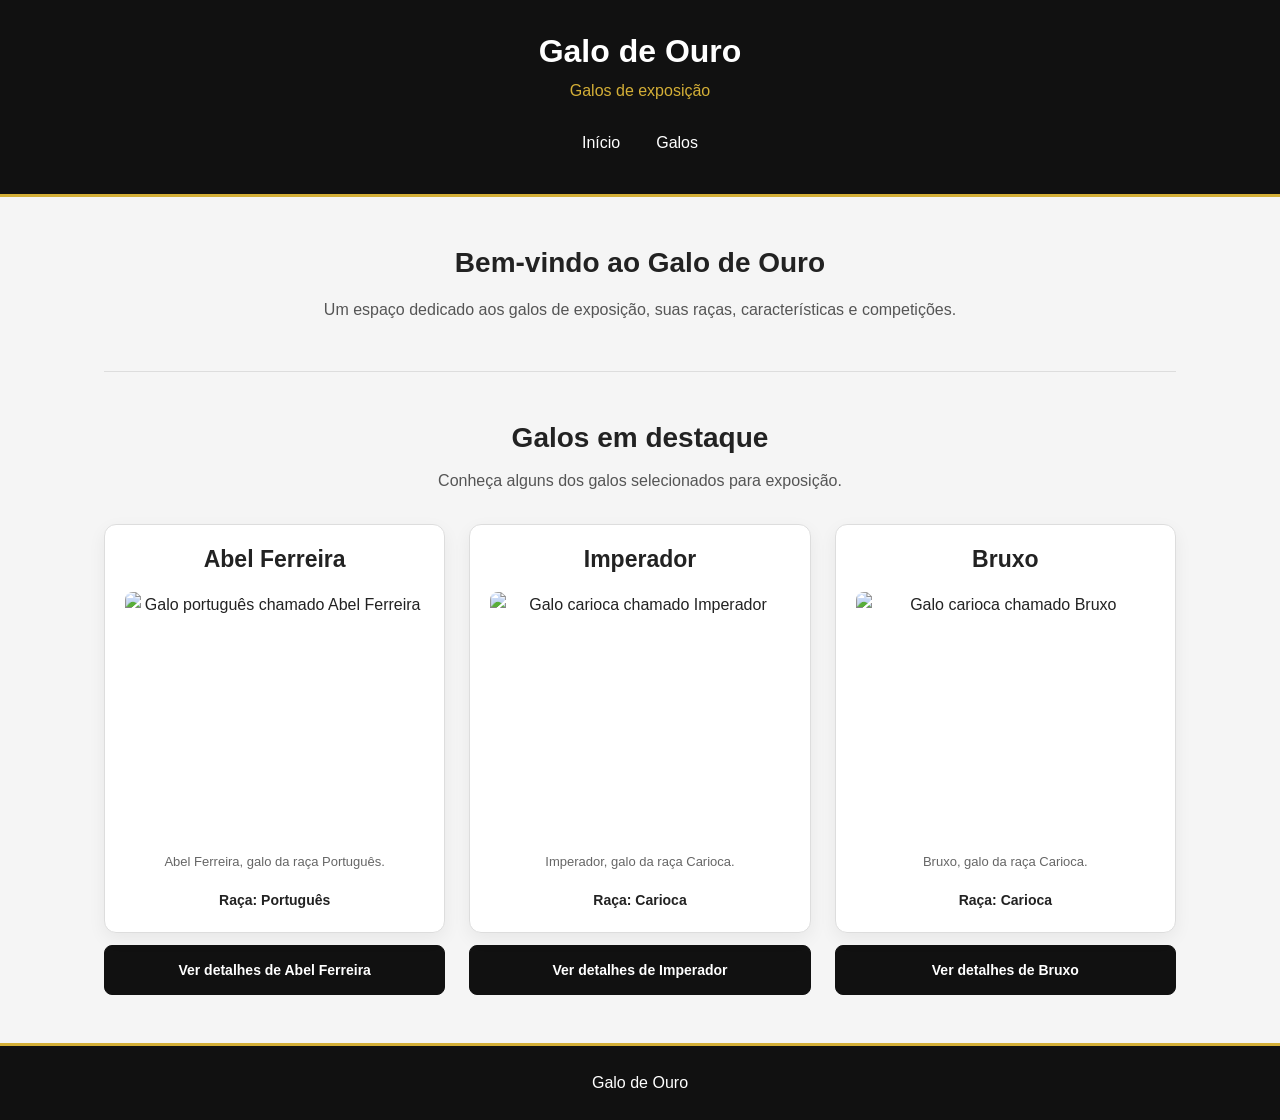
==== galo-de-ouro/index.html @ 80bff080 "feat: adiciona giro aos três cards e layout mobile first" ====
<!DOCTYPE html>
<html lang="pt-BR">
<head>
    <meta charset="UTF-8">
    <meta name="viewport" content="width=device-width, initial-scale=1.0">

    <title>Galo de Ouro</title>

    <link rel="stylesheet" href="css/style.css">
</head>

<body>
    <header>
        <h1>Galo de Ouro</h1>
        <p>Galos de exposição</p>

        <nav aria-label="Navegação principal">
            <ul>
                <li><a href="#inicio">Início</a></li>
                <li><a href="#galos">Galos</a></li>
            </ul>
        </nav>
    </header>

    <main>
        <section id="inicio">
            <h2>Bem-vindo ao Galo de Ouro</h2>

            <p>
                Um espaço dedicado aos galos de exposição,
                suas raças, características e competições.
            </p>
        </section>

        <section id="galos">
            <h2>Galos em destaque</h2>
            <p>Conheça alguns dos galos selecionados para exposição.</p>

            <div class="rooster-cards">
                <article class="rooster-card" aria-labelledby="nome-abel">
                    <input
                        type="checkbox"
                        id="card-abel"
                        class="card-toggle"
                        aria-controls="detalhes-abel"
                    >

                    <div class="card-inner">
                        <div class="card-front">
                            <h3 id="nome-abel">Abel Ferreira</h3>

                            <figure>
                                <img
                                    src="img/abel.jpg"
                                    alt="Galo português chamado Abel Ferreira"
                                    loading="lazy"
                                >

                                <figcaption>
                                    Abel Ferreira, galo da raça Português.
                                </figcaption>
                            </figure>

                            <p>Raça: Português</p>
                        </div>

                        <div class="card-back" id="detalhes-abel">
                            <h3>Abel Ferreira</h3>

                            <p>
                                Galo de exposição conhecido pelo grande porte
                                e pela plumagem marcante.
                            </p>

                            <p>
                                É uma ave selecionada para exposição principalmente
                                por sua aparência, conformação e presença.
                            </p>
                        </div>
                    </div>

                    <label for="card-abel" class="card-control">
                        <span class="card-control-open">
                            Ver detalhes de Abel Ferreira
                        </span>

                        <span class="card-control-close">
                            Voltar à foto de Abel Ferreira
                        </span>
                    </label>
                </article>

                <article class="rooster-card" aria-labelledby="nome-imperador">
                    <input
                        type="checkbox"
                        id="card-imperador"
                        class="card-toggle"
                        aria-controls="detalhes-imperador"
                    >

                    <div class="card-inner">
                        <div class="card-front">
                            <h3 id="nome-imperador">Imperador</h3>

                            <figure>
                                <img
                                    src="img/imperador.jpg"
                                    alt="Galo carioca chamado Imperador"
                                    loading="lazy"
                                >

                                <figcaption>
                                    Imperador, galo da raça Carioca.
                                </figcaption>
                            </figure>

                            <p>Raça: Carioca</p>
                        </div>

                        <div class="card-back" id="detalhes-imperador">
                            <h3>Imperador</h3>

                            <p>
                                Galo de exposição conhecido pelo grande porte
                                e pela plumagem marcante.
                            </p>

                            <p>
                                É uma ave selecionada para exposição principalmente
                                por sua aparência, conformação e presença.
                            </p>
                        </div>
                    </div>

                    <label for="card-imperador" class="card-control">
                        <span class="card-control-open">
                            Ver detalhes de Imperador
                        </span>

                        <span class="card-control-close">
                            Voltar à foto de Imperador
                        </span>
                    </label>
                </article>

                <article class="rooster-card" aria-labelledby="nome-bruxo">
                    <input
                        type="checkbox"
                        id="card-bruxo"
                        class="card-toggle"
                        aria-controls="detalhes-bruxo"
                    >

                    <div class="card-inner">
                        <div class="card-front">
                            <h3 id="nome-bruxo">Bruxo</h3>

                            <figure>
                                <img
                                    src="img/bruxo.jpg"
                                    alt="Galo carioca chamado Bruxo"
                                    loading="lazy"
                                >

                                <figcaption>
                                    Bruxo, galo da raça Carioca.
                                </figcaption>
                            </figure>

                            <p>Raça: Carioca</p>
                        </div>

                        <div class="card-back" id="detalhes-bruxo">
                            <h3>Bruxo</h3>

                            <p>
                                Galo de exposição conhecido pelo grande porte
                                e pela plumagem marcante.
                            </p>

                            <p>
                                É uma ave selecionada para exposição principalmente
                                por sua aparência, conformação e presença.
                            </p>
                        </div>
                    </div>

                    <label for="card-bruxo" class="card-control">
                        <span class="card-control-open">
                            Ver detalhes de Bruxo
                        </span>

                        <span class="card-control-close">
                            Voltar à foto de Bruxo
                        </span>
                    </label>
                </article>
            </div>
        </section>
    </main>

    <footer>
        <p>Galo de Ouro</p>
    </footer>
</body>
</html>
---- galo-de-ouro/css/style.css ----
* {
    box-sizing: border-box;
}

html {
    scroll-behavior: smooth;
}

body {
    margin: 0;
    background-color: #f5f5f5;
    color: #222;
    font-family: Arial, sans-serif;
    line-height: 1.6;
}

header {
    padding: 24px 16px;
    border-bottom: 3px solid #d4af37;
    background-color: #111;
    color: #fff;
    text-align: center;
}

header h1 {
    margin: 0;
    font-size: 32px;
    line-height: 1.2;
}

header > p {
    margin: 8px 0 20px;
    color: #d4af37;
}

nav ul {
    display: flex;
    flex-wrap: wrap;
    justify-content: center;
    gap: 20px;
    margin: 0;
    padding: 0;
    list-style: none;
}

nav a {
    display: inline-block;
    padding: 6px 8px;
    color: #fff;
    text-decoration: none;
    transition: color 0.2s ease;
}

nav a:hover {
    color: #d4af37;
}

nav a:focus-visible {
    outline: 3px solid #d4af37;
    outline-offset: 4px;
    border-radius: 4px;
}

main {
    width: 100%;
    max-width: 1120px;
    margin: 0 auto;
    padding: 0 16px;
}

#inicio {
    padding: 40px 0;
    border-bottom: 1px solid #ddd;
    text-align: center;
}

#inicio h2 {
    margin: 0 0 16px;
    font-size: 26px;
    line-height: 1.3;
}

#inicio p {
    max-width: 700px;
    margin: 0 auto;
    color: #555;
}

#galos {
    padding: 40px 0;
}

#galos > h2 {
    margin: 0 0 12px;
    font-size: 26px;
    line-height: 1.3;
    text-align: center;
}

#galos > p {
    margin: 0 0 30px;
    color: #555;
    text-align: center;
}

.rooster-cards {
    display: grid;
    grid-template-columns: minmax(0, 1fr);
    gap: 28px;
}

.rooster-card {
    position: relative;
    display: grid;
    grid-template-rows: 1fr auto;
    gap: 12px;
    min-width: 0;
    perspective: 1000px;
    text-align: center;
}

.card-toggle {
    position: absolute;
    width: 1px;
    height: 1px;
    margin: -1px;
    padding: 0;
    overflow: hidden;
    clip-path: inset(50%);
    white-space: nowrap;
    border: 0;
}

.card-inner {
    display: grid;
    min-width: 0;
    transform-style: preserve-3d;
    transition: transform 0.6s ease;
}

.card-front,
.card-back {
    grid-area: 1 / 1;
    min-width: 0;
    padding: 20px;
    border: 1px solid #ddd;
    border-radius: 12px;
    backface-visibility: hidden;
    -webkit-backface-visibility: hidden;
    box-shadow: 0 6px 18px rgb(0 0 0 / 6%);
    transition: visibility 0s 0.15s;
}

.card-front {
    background-color: #fff;
}

.card-front h3,
.card-back h3 {
    margin: 0;
    font-size: 23px;
    line-height: 1.3;
}

.card-front figure {
    margin: 18px 0;
}

.rooster-card img {
    display: block;
    width: 100%;
    height: auto;
    aspect-ratio: 6 / 5;
    border-radius: 8px;
    object-fit: cover;
}

.card-front figcaption {
    margin-top: 10px;
    color: #666;
    font-size: 13px;
    line-height: 1.5;
}

.card-front > p {
    margin: 0;
    font-size: 14px;
    font-weight: 700;
}

.card-back {
    display: flex;
    flex-direction: column;
    justify-content: center;
    gap: 20px;
    visibility: hidden;
    background-color: #111;
    color: #fff;
    transform: rotateY(180deg);
}

.card-back h3 {
    color: #d4af37;
}

.card-back p {
    margin: 0;
    font-size: 15px;
}

.card-control {
    display: block;
    padding: 13px 16px;
    border: 1px solid #111;
    border-radius: 8px;
    background-color: #111;
    color: #fff;
    font-size: 14px;
    font-weight: 700;
    cursor: pointer;
    transition: background-color 0.2s ease, color 0.2s ease;
}

.card-control:hover {
    background-color: #292929;
    color: #d4af37;
}

.card-control-close {
    display: none;
}

.card-toggle:focus-visible ~ .card-control {
    outline: 3px solid #d4af37;
    outline-offset: 4px;
}

.card-toggle:checked + .card-inner {
    transform: rotateY(180deg);
}

.card-toggle:checked + .card-inner .card-front {
    visibility: hidden;
}

.card-toggle:checked + .card-inner .card-back {
    visibility: visible;
}

.card-toggle:checked ~ .card-control .card-control-open {
    display: none;
}

.card-toggle:checked ~ .card-control .card-control-close {
    display: inline;
}

footer {
    padding: 24px 16px;
    border-top: 3px solid #d4af37;
    background-color: #111;
    color: #fff;
    text-align: center;
}

footer p {
    margin: 0;
}

@media (min-width: 640px) {
    main {
        padding: 0 24px;
    }

    #inicio,
    #galos {
        padding-top: 48px;
        padding-bottom: 48px;
    }

    #inicio h2,
    #galos > h2 {
        font-size: 28px;
    }

    .rooster-cards {
        grid-template-columns: repeat(2, minmax(0, 1fr));
        gap: 24px;
    }
}

@media (min-width: 1024px) {
    header {
        padding: 32px 24px;
    }

    .rooster-cards {
        grid-template-columns: repeat(3, minmax(0, 1fr));
    }
}

@media (prefers-reduced-motion: reduce) {
    html {
        scroll-behavior: auto;
    }

    .card-inner,
    .card-front,
    .card-back,
    .card-control,
    nav a {
        transition: none;
    }
}
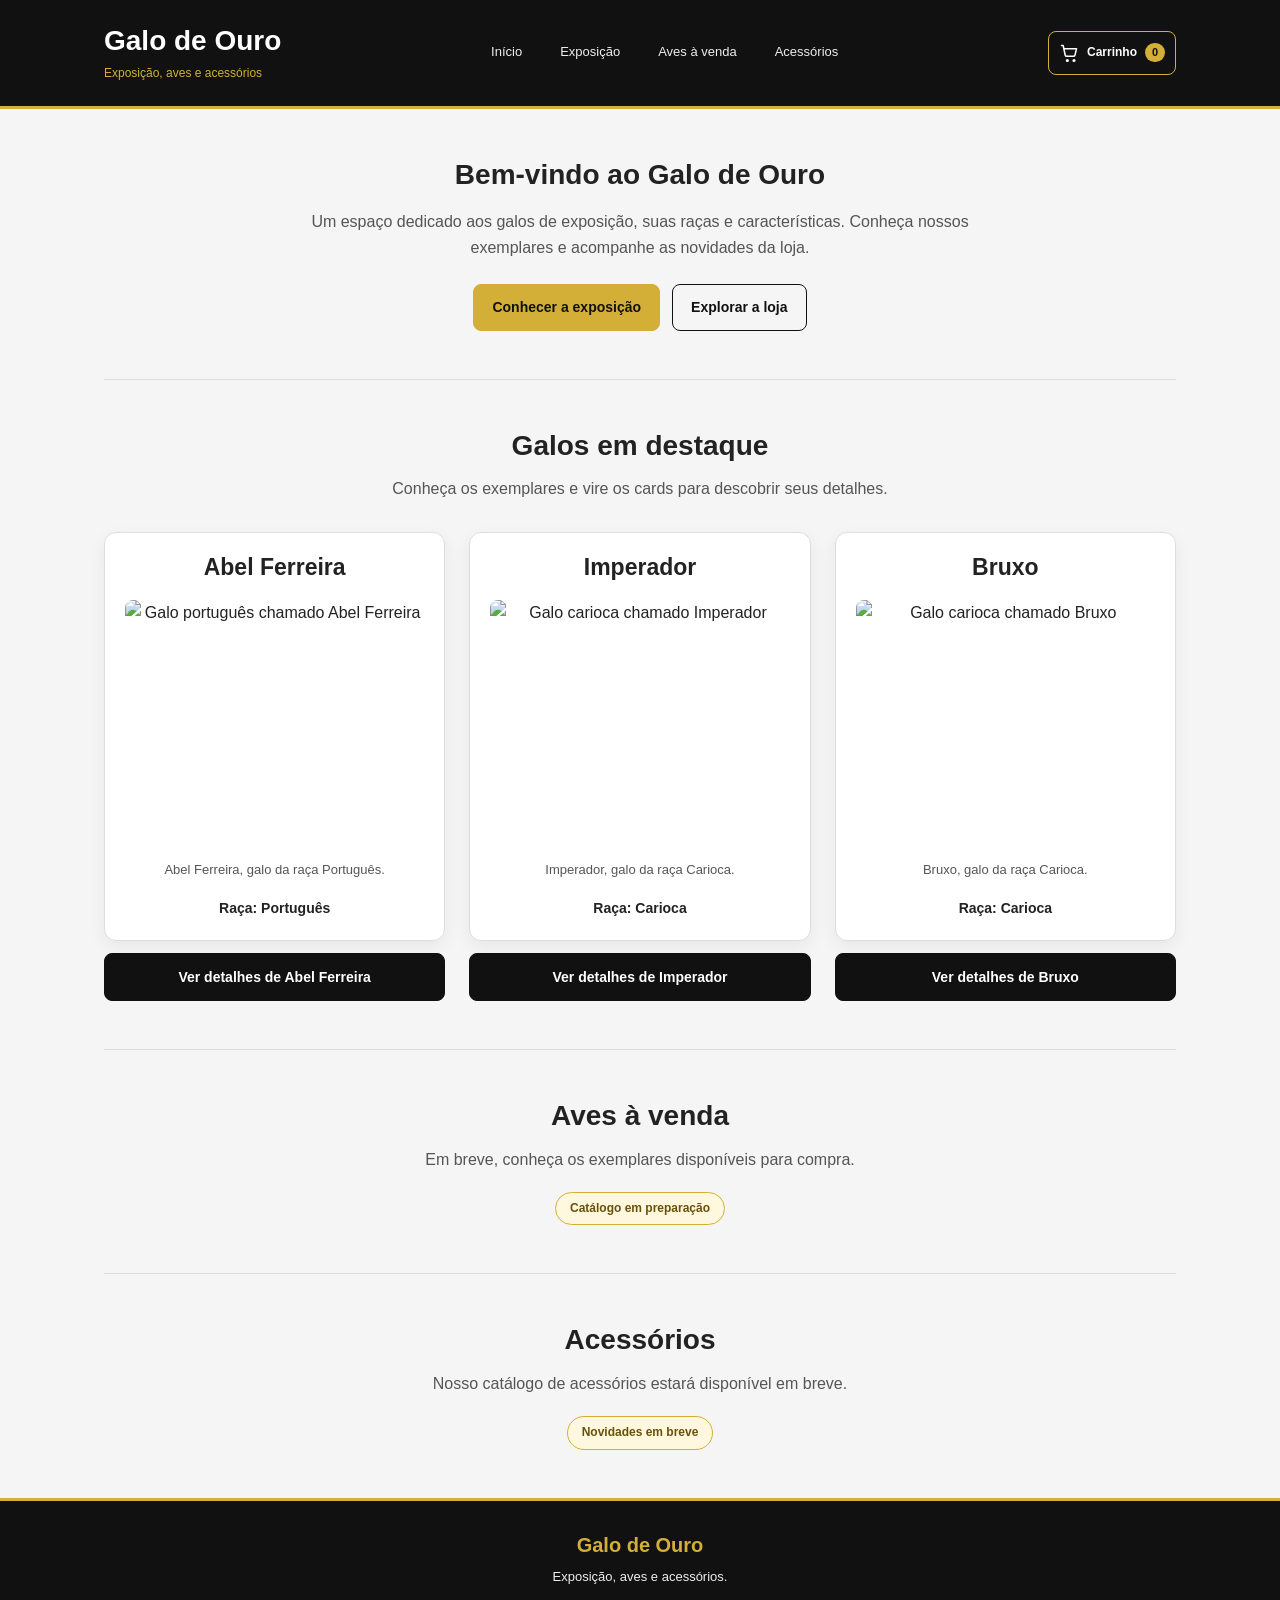
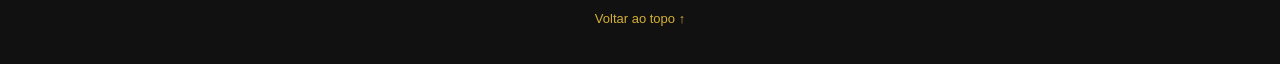
==== commit 79c8d743: "fix: ajusta foco dos cards e padroniza os estilos" ====
--- a/galo-de-ouro/index.html
+++ b/galo-de-ouro/index.html
@@ -4,37 +4,98 @@
     <meta charset="UTF-8">
     <meta name="viewport" content="width=device-width, initial-scale=1.0">
 
-    <title>Galo de Ouro</title>
+    <meta
+        name="description"
+        content="Conheça os galos de exposição do Galo de Ouro e acompanhe nossa loja de aves e acessórios."
+    >
+
+    <title>Galo de Ouro | Exposição, aves e acessórios</title>
 
     <link rel="stylesheet" href="css/style.css">
 </head>
 
-<body>
-    <header>
-        <h1>Galo de Ouro</h1>
-        <p>Galos de exposição</p>
-
-        <nav aria-label="Navegação principal">
-            <ul>
-                <li><a href="#inicio">Início</a></li>
-                <li><a href="#galos">Galos</a></li>
-            </ul>
-        </nav>
+<body id="topo">
+    <a href="#conteudo" class="skip-link">
+        Pular para o conteúdo
+    </a>
+
+    <header class="site-header">
+        <div class="header-content">
+            <a href="#inicio" class="site-brand">
+                <h1>Galo de Ouro</h1>
+                <p>Exposição, aves e acessórios</p>
+            </a>
+
+            <nav class="site-nav" aria-label="Navegação principal">
+                <ul>
+                    <li><a href="#inicio">Início</a></li>
+                    <li><a href="#galos">Exposição</a></li>
+                    <li><a href="#aves">Aves à venda</a></li>
+                    <li><a href="#acessorios">Acessórios</a></li>
+                </ul>
+            </nav>
+
+            <details class="header-cart">
+                <summary>
+                    <svg
+                        class="cart-icon"
+                        viewBox="0 0 24 24"
+                        aria-hidden="true"
+                        focusable="false"
+                    >
+                        <path d="M3 3h2l2.4 11.4a2 2 0 0 0 2 1.6h7.8a2 2 0 0 0 2-1.6L21 7H6"></path>
+                        <circle cx="10" cy="21" r="1"></circle>
+                        <circle cx="18" cy="21" r="1"></circle>
+                    </svg>
+
+                    <span>Carrinho</span>
+
+                    <span class="cart-count">
+                        0<span class="sr-only"> itens</span>
+                    </span>
+                </summary>
+
+                <div class="cart-panel">
+                    <h2>Seu carrinho</h2>
+                    <p>Nenhum produto adicionado.</p>
+
+                    <div class="cart-panel-links">
+                        <a href="#aves">Ver aves disponíveis</a>
+                        <a href="#acessorios">Explorar acessórios</a>
+                    </div>
+                </div>
+            </details>
+        </div>
     </header>
 
-    <main>
-        <section id="inicio">
-            <h2>Bem-vindo ao Galo de Ouro</h2>
+    <main id="conteudo" tabindex="-1">
+        <section id="inicio" aria-labelledby="titulo-inicio">
+            <h2 id="titulo-inicio">Bem-vindo ao Galo de Ouro</h2>
 
             <p>
                 Um espaço dedicado aos galos de exposição,
-                suas raças, características e competições.
+                suas raças e características. Conheça nossos
+                exemplares e acompanhe as novidades da loja.
             </p>
+
+            <div class="intro-actions">
+                <a href="#galos" class="button button-primary">
+                    Conhecer a exposição
+                </a>
+
+                <a href="#aves" class="button button-secondary">
+                    Explorar a loja
+                </a>
+            </div>
         </section>
 
-        <section id="galos">
-            <h2>Galos em destaque</h2>
-            <p>Conheça alguns dos galos selecionados para exposição.</p>
+        <section id="galos" aria-labelledby="titulo-galos">
+            <h2 id="titulo-galos">Galos em destaque</h2>
+
+            <p>
+                Conheça os exemplares e vire os cards
+                para descobrir seus detalhes.
+            </p>
 
             <div class="rooster-cards">
                 <article class="rooster-card" aria-labelledby="nome-abel">
@@ -53,6 +114,8 @@
                                 <img
                                     src="img/abel.jpg"
                                     alt="Galo português chamado Abel Ferreira"
+                                    width="600"
+                                    height="500"
                                     loading="lazy"
                                 >
 
@@ -68,13 +131,13 @@
                             <h3>Abel Ferreira</h3>
 
                             <p>
-                                Galo de exposição conhecido pelo grande porte
-                                e pela plumagem marcante.
-                            </p>
-
-                            <p>
-                                É uma ave selecionada para exposição principalmente
-                                por sua aparência, conformação e presença.
+                                Galo de exposição conhecido pelo grande
+                                porte e pela plumagem marcante.
+                            </p>
+
+                            <p>
+                                Selecionado para exposição por sua
+                                aparência, conformação e presença.
                             </p>
                         </div>
                     </div>
@@ -106,6 +169,8 @@
                                 <img
                                     src="img/imperador.jpg"
                                     alt="Galo carioca chamado Imperador"
+                                    width="600"
+                                    height="500"
                                     loading="lazy"
                                 >
 
@@ -121,13 +186,13 @@
                             <h3>Imperador</h3>
 
                             <p>
-                                Galo de exposição conhecido pelo grande porte
-                                e pela plumagem marcante.
-                            </p>
-
-                            <p>
-                                É uma ave selecionada para exposição principalmente
-                                por sua aparência, conformação e presença.
+                                Galo de exposição conhecido pelo grande
+                                porte e pela plumagem marcante.
+                            </p>
+
+                            <p>
+                                Selecionado para exposição por sua
+                                aparência, conformação e presença.
                             </p>
                         </div>
                     </div>
@@ -159,6 +224,8 @@
                                 <img
                                     src="img/bruxo.jpg"
                                     alt="Galo carioca chamado Bruxo"
+                                    width="600"
+                                    height="500"
                                     loading="lazy"
                                 >
 
@@ -174,13 +241,13 @@
                             <h3>Bruxo</h3>
 
                             <p>
-                                Galo de exposição conhecido pelo grande porte
-                                e pela plumagem marcante.
-                            </p>
-
-                            <p>
-                                É uma ave selecionada para exposição principalmente
-                                por sua aparência, conformação e presença.
+                                Galo de exposição conhecido pelo grande
+                                porte e pela plumagem marcante.
+                            </p>
+
+                            <p>
+                                Selecionado para exposição por sua
+                                aparência, conformação e presença.
                             </p>
                         </div>
                     </div>
@@ -197,10 +264,41 @@
                 </article>
             </div>
         </section>
+
+        <section
+            id="aves"
+            class="store-section"
+            aria-labelledby="titulo-aves"
+        >
+            <h2 id="titulo-aves">Aves à venda</h2>
+
+            <p>
+                Em breve, conheça os exemplares disponíveis para compra.
+            </p>
+
+            <span class="store-status">Catálogo em preparação</span>
+        </section>
+
+        <section
+            id="acessorios"
+            class="store-section"
+            aria-labelledby="titulo-acessorios"
+        >
+            <h2 id="titulo-acessorios">Acessórios</h2>
+
+            <p>
+                Nosso catálogo de acessórios estará disponível em breve.
+            </p>
+
+            <span class="store-status">Novidades em breve</span>
+        </section>
     </main>
 
-    <footer>
-        <p>Galo de Ouro</p>
+    <footer class="site-footer">
+        <p class="footer-brand">Galo de Ouro</p>
+        <p>Exposição, aves e acessórios.</p>
+
+        <a href="#topo">Voltar ao topo ↑</a>
     </footer>
 </body>
 </html>
--- a/galo-de-ouro/css/style.css
+++ b/galo-de-ouro/css/style.css
@@ -1,3 +1,36 @@
+:root {
+    --cor-fundo: #f5f5f5;
+    --cor-superficie: #fff;
+    --cor-escura: #111;
+    --cor-escura-hover: #292929;
+
+    --cor-texto: #222;
+    --cor-texto-suave: #555;
+    --cor-texto-claro: #eee;
+
+    --cor-destaque: #d4af37;
+    --cor-destaque-hover: #e5c354;
+
+    --cor-borda: #ddd;
+    --cor-borda-escura: #333;
+
+    --cor-aviso-fundo: #fff8df;
+    --cor-aviso-texto: #68510b;
+
+    --fonte-principal: Arial, sans-serif;
+    --largura-conteudo: 1120px;
+
+    --raio-pequeno: 6px;
+    --raio-medio: 8px;
+    --raio-grande: 12px;
+
+    --sombra-card: 0 6px 18px rgb(0 0 0 / 6%);
+    --sombra-painel: 0 12px 30px rgb(0 0 0 / 20%);
+
+    --transicao-padrao: 0.2s ease;
+    --duracao-giro: 0.6s;
+}
+
 * {
     box-sizing: border-box;
 }
@@ -8,98 +41,327 @@
 
 body {
     margin: 0;
-    background-color: #f5f5f5;
-    color: #222;
-    font-family: Arial, sans-serif;
+    background-color: var(--cor-fundo);
+    color: var(--cor-texto);
+    font-family: var(--fonte-principal);
     line-height: 1.6;
 }
 
-header {
-    padding: 24px 16px;
-    border-bottom: 3px solid #d4af37;
-    background-color: #111;
-    color: #fff;
-    text-align: center;
-}
-
-header h1 {
-    margin: 0;
-    font-size: 32px;
+a:focus-visible,
+summary:focus-visible {
+    outline: 3px solid var(--cor-destaque);
+    outline-offset: 4px;
+}
+
+.skip-link {
+    position: fixed;
+    top: 12px;
+    left: 12px;
+    z-index: 100;
+    padding: 10px 16px;
+    border-radius: var(--raio-pequeno);
+    background-color: var(--cor-destaque);
+    color: var(--cor-escura);
+    font-weight: 700;
+    text-decoration: none;
+    transform: translateY(-200%);
+}
+
+.skip-link:focus {
+    transform: translateY(0);
+}
+
+.sr-only,
+.card-toggle {
+    position: absolute;
+    width: 1px;
+    height: 1px;
+    padding: 0;
+    overflow: hidden;
+    clip-path: inset(50%);
+    white-space: nowrap;
+    border: 0;
+}
+
+.sr-only {
+    margin: -1px;
+}
+
+.site-header {
+    position: relative;
+    z-index: 10;
+    padding: 22px 16px;
+    border-bottom: 3px solid var(--cor-destaque);
+    background-color: var(--cor-escura);
+    color: var(--cor-superficie);
+}
+
+.header-content {
+    display: grid;
+    grid-template-columns: minmax(0, 1fr) auto;
+    align-items: center;
+    gap: 20px 12px;
+    max-width: calc(var(--largura-conteudo) - 48px);
+    margin: 0 auto;
+}
+
+.site-brand {
+    grid-column: 1;
+    grid-row: 1;
+    min-width: 0;
+    color: var(--cor-superficie);
+    text-decoration: none;
+}
+
+.site-brand h1 {
+    margin: 0;
+    font-size: 22px;
     line-height: 1.2;
 }
 
-header > p {
-    margin: 8px 0 20px;
-    color: #d4af37;
-}
-
-nav ul {
-    display: flex;
-    flex-wrap: wrap;
-    justify-content: center;
-    gap: 20px;
+.site-brand p {
+    margin: 6px 0 0;
+    color: var(--cor-destaque);
+    font-size: 11px;
+    line-height: 1.5;
+}
+
+.site-nav {
+    grid-column: 1 / -1;
+    grid-row: 2;
+    min-width: 0;
+}
+
+.site-nav ul {
+    display: grid;
+    grid-template-columns: repeat(2, minmax(0, 1fr));
+    gap: 8px;
     margin: 0;
     padding: 0;
     list-style: none;
 }
 
-nav a {
+.site-nav a {
+    display: block;
+    padding: 10px 12px;
+    border: 1px solid var(--cor-borda-escura);
+    border-radius: var(--raio-pequeno);
+    color: var(--cor-texto-claro);
+    font-size: 13px;
+    text-align: center;
+    text-decoration: none;
+    transition:
+        color var(--transicao-padrao),
+        background-color var(--transicao-padrao),
+        border-color var(--transicao-padrao);
+}
+
+.site-nav a:hover {
+    border-color: var(--cor-destaque);
+    background-color: var(--cor-escura-hover);
+    color: var(--cor-destaque);
+}
+
+.header-cart {
+    position: relative;
+    grid-column: 2;
+    grid-row: 1;
+}
+
+.header-cart > summary {
+    display: flex;
+    align-items: center;
+    gap: 8px;
+    min-height: 44px;
+    padding: 10px;
+    border: 1px solid var(--cor-destaque);
+    border-radius: var(--raio-medio);
+    color: var(--cor-superficie);
+    font-size: 12px;
+    font-weight: 700;
+    list-style: none;
+    cursor: pointer;
+}
+
+.header-cart > summary::-webkit-details-marker {
+    display: none;
+}
+
+.header-cart > summary:hover,
+.header-cart[open] > summary {
+    background-color: var(--cor-destaque);
+    color: var(--cor-escura);
+}
+
+.cart-icon {
+    display: block;
+    flex-shrink: 0;
+    width: 20px;
+    height: 20px;
+    fill: none;
+    stroke: currentColor;
+    stroke-width: 1.8;
+    stroke-linecap: round;
+    stroke-linejoin: round;
+}
+
+.cart-count {
     display: inline-block;
-    padding: 6px 8px;
-    color: #fff;
+    min-width: 20px;
+    padding: 2px 6px;
+    border-radius: 20px;
+    background-color: var(--cor-destaque);
+    color: var(--cor-escura);
+    font-size: 11px;
+    line-height: 1.4;
+    text-align: center;
+}
+
+.header-cart > summary:hover .cart-count,
+.header-cart[open] .cart-count {
+    background-color: var(--cor-escura);
+    color: var(--cor-superficie);
+}
+
+.cart-panel {
+    position: absolute;
+    top: calc(100% + 12px);
+    right: 0;
+    z-index: 20;
+    width: min(320px, calc(100vw - 32px));
+    padding: 22px;
+    border: 1px solid var(--cor-borda);
+    border-radius: var(--raio-grande);
+    background-color: var(--cor-superficie);
+    color: var(--cor-texto);
+    box-shadow: var(--sombra-painel);
+}
+
+.cart-panel h2 {
+    margin: 0 0 8px;
+    font-size: 20px;
+    line-height: 1.3;
+}
+
+.cart-panel p {
+    margin: 0 0 20px;
+    color: var(--cor-texto-suave);
+    font-size: 14px;
+}
+
+.cart-panel-links {
+    display: grid;
+    gap: 10px;
+}
+
+.cart-panel-links a {
+    display: block;
+    padding: 11px 14px;
+    border: 1px solid var(--cor-borda);
+    border-radius: var(--raio-pequeno);
+    color: var(--cor-texto);
+    font-size: 13px;
+    text-align: center;
     text-decoration: none;
-    transition: color 0.2s ease;
-}
-
-nav a:hover {
-    color: #d4af37;
-}
-
-nav a:focus-visible {
-    outline: 3px solid #d4af37;
-    outline-offset: 4px;
-    border-radius: 4px;
+}
+
+.cart-panel-links a:first-child {
+    border-color: var(--cor-escura);
+    background-color: var(--cor-escura);
+    color: var(--cor-superficie);
+}
+
+.cart-panel-links a:hover {
+    border-color: var(--cor-destaque);
+    background-color: var(--cor-destaque);
+    color: var(--cor-escura);
 }
 
 main {
     width: 100%;
-    max-width: 1120px;
+    max-width: var(--largura-conteudo);
     margin: 0 auto;
     padding: 0 16px;
 }
 
+#inicio,
+#galos,
+.store-section {
+    padding: 40px 0;
+}
+
 #inicio {
-    padding: 40px 0;
-    border-bottom: 1px solid #ddd;
-    text-align: center;
-}
-
-#inicio h2 {
-    margin: 0 0 16px;
-    font-size: 26px;
-    line-height: 1.3;
-}
-
-#inicio p {
-    max-width: 700px;
-    margin: 0 auto;
-    color: #555;
-}
-
-#galos {
-    padding: 40px 0;
-}
-
-#galos > h2 {
+    border-bottom: 1px solid var(--cor-borda);
+    text-align: center;
+}
+
+#inicio h2,
+#galos > h2,
+.store-section h2 {
     margin: 0 0 12px;
     font-size: 26px;
     line-height: 1.3;
     text-align: center;
 }
 
+#inicio h2 {
+    margin-bottom: 16px;
+}
+
+#inicio > p {
+    max-width: 700px;
+    margin: 0 auto;
+    color: var(--cor-texto-suave);
+}
+
+.intro-actions {
+    display: flex;
+    flex-direction: column;
+    gap: 12px;
+    max-width: 320px;
+    margin: 24px auto 0;
+}
+
+.button {
+    display: inline-flex;
+    align-items: center;
+    justify-content: center;
+    min-height: 46px;
+    padding: 11px 18px;
+    border: 1px solid transparent;
+    border-radius: var(--raio-medio);
+    font-size: 14px;
+    font-weight: 700;
+    text-decoration: none;
+    transition:
+        background-color var(--transicao-padrao),
+        color var(--transicao-padrao);
+}
+
+.button-primary {
+    border-color: var(--cor-destaque);
+    background-color: var(--cor-destaque);
+    color: var(--cor-escura);
+}
+
+.button-primary:hover {
+    background-color: var(--cor-destaque-hover);
+}
+
+.button-secondary {
+    border-color: var(--cor-escura);
+    background-color: transparent;
+    color: var(--cor-escura);
+}
+
+.button-secondary:hover {
+    background-color: var(--cor-escura);
+    color: var(--cor-superficie);
+}
+
 #galos > p {
     margin: 0 0 30px;
-    color: #555;
+    color: var(--cor-texto-suave);
     text-align: center;
 }
 
@@ -120,22 +382,16 @@
 }
 
 .card-toggle {
-    position: absolute;
-    width: 1px;
-    height: 1px;
-    margin: -1px;
-    padding: 0;
-    overflow: hidden;
-    clip-path: inset(50%);
-    white-space: nowrap;
-    border: 0;
+    bottom: 24px;
+    left: 50%;
+    margin: 0;
 }
 
 .card-inner {
     display: grid;
     min-width: 0;
     transform-style: preserve-3d;
-    transition: transform 0.6s ease;
+    transition: transform var(--duracao-giro) ease-in-out;
 }
 
 .card-front,
@@ -143,16 +399,16 @@
     grid-area: 1 / 1;
     min-width: 0;
     padding: 20px;
-    border: 1px solid #ddd;
-    border-radius: 12px;
+    border: 1px solid var(--cor-borda);
+    border-radius: var(--raio-grande);
     backface-visibility: hidden;
     -webkit-backface-visibility: hidden;
-    box-shadow: 0 6px 18px rgb(0 0 0 / 6%);
-    transition: visibility 0s 0.15s;
+    box-shadow: var(--sombra-card);
+    transition: visibility 0s calc(var(--duracao-giro) / 2);
 }
 
 .card-front {
-    background-color: #fff;
+    background-color: var(--cor-superficie);
 }
 
 .card-front h3,
@@ -171,13 +427,13 @@
     width: 100%;
     height: auto;
     aspect-ratio: 6 / 5;
-    border-radius: 8px;
+    border-radius: var(--raio-medio);
     object-fit: cover;
 }
 
 .card-front figcaption {
     margin-top: 10px;
-    color: #666;
+    color: var(--cor-texto-suave);
     font-size: 13px;
     line-height: 1.5;
 }
@@ -194,13 +450,13 @@
     justify-content: center;
     gap: 20px;
     visibility: hidden;
-    background-color: #111;
-    color: #fff;
+    background-color: var(--cor-escura);
+    color: var(--cor-superficie);
     transform: rotateY(180deg);
 }
 
 .card-back h3 {
-    color: #d4af37;
+    color: var(--cor-destaque);
 }
 
 .card-back p {
@@ -209,21 +465,25 @@
 }
 
 .card-control {
-    display: block;
-    padding: 13px 16px;
-    border: 1px solid #111;
-    border-radius: 8px;
-    background-color: #111;
-    color: #fff;
+    display: grid;
+    place-items: center;
+    min-height: 48px;
+    padding: 12px 16px;
+    border: 1px solid var(--cor-escura);
+    border-radius: var(--raio-medio);
+    background-color: var(--cor-escura);
+    color: var(--cor-superficie);
     font-size: 14px;
     font-weight: 700;
     cursor: pointer;
-    transition: background-color 0.2s ease, color 0.2s ease;
+    transition:
+        background-color var(--transicao-padrao),
+        color var(--transicao-padrao);
 }
 
 .card-control:hover {
-    background-color: #292929;
-    color: #d4af37;
+    background-color: var(--cor-escura-hover);
+    color: var(--cor-destaque);
 }
 
 .card-control-close {
@@ -231,7 +491,7 @@
 }
 
 .card-toggle:focus-visible ~ .card-control {
-    outline: 3px solid #d4af37;
+    outline: 3px solid var(--cor-destaque);
     outline-offset: 4px;
 }
 
@@ -255,32 +515,116 @@
     display: inline;
 }
 
-footer {
-    padding: 24px 16px;
-    border-top: 3px solid #d4af37;
-    background-color: #111;
-    color: #fff;
-    text-align: center;
-}
-
-footer p {
-    margin: 0;
+.store-section {
+    border-top: 1px solid var(--cor-borda);
+    text-align: center;
+}
+
+.store-section > p {
+    max-width: 600px;
+    margin: 0 auto;
+    color: var(--cor-texto-suave);
+}
+
+.store-status {
+    display: inline-block;
+    margin-top: 20px;
+    padding: 6px 14px;
+    border: 1px solid var(--cor-destaque);
+    border-radius: 20px;
+    background-color: var(--cor-aviso-fundo);
+    color: var(--cor-aviso-texto);
+    font-size: 12px;
+    font-weight: 700;
+}
+
+.site-footer {
+    padding: 28px 16px;
+    border-top: 3px solid var(--cor-destaque);
+    background-color: var(--cor-escura);
+    color: var(--cor-superficie);
+    text-align: center;
+}
+
+.site-footer p {
+    margin: 0;
+}
+
+.footer-brand {
+    color: var(--cor-destaque);
+    font-size: 20px;
+    font-weight: 700;
+}
+
+.footer-brand + p {
+    margin-top: 6px;
+    color: var(--cor-texto-claro);
+    font-size: 13px;
+}
+
+.site-footer a {
+    display: inline-block;
+    margin-top: 16px;
+    padding: 6px 10px;
+    color: var(--cor-destaque);
+    font-size: 13px;
+    text-decoration: none;
+}
+
+.site-footer a:hover {
+    text-decoration: underline;
 }
 
 @media (min-width: 640px) {
+    .site-header {
+        padding: 24px;
+    }
+
+    .site-brand h1 {
+        font-size: 28px;
+    }
+
+    .site-brand p {
+        font-size: 12px;
+    }
+
+    .site-nav ul {
+        display: flex;
+        flex-wrap: wrap;
+        justify-content: center;
+        gap: 8px;
+    }
+
+    .site-nav a {
+        padding: 10px 14px;
+        border-color: transparent;
+    }
+
+    .site-nav a:hover {
+        border-color: var(--cor-destaque);
+    }
+
     main {
         padding: 0 24px;
     }
 
     #inicio,
-    #galos {
+    #galos,
+    .store-section {
         padding-top: 48px;
         padding-bottom: 48px;
     }
 
     #inicio h2,
-    #galos > h2 {
+    #galos > h2,
+    .store-section h2 {
         font-size: 28px;
+    }
+
+    .intro-actions {
+        flex-direction: row;
+        justify-content: center;
+        max-width: none;
     }
 
     .rooster-cards {
@@ -290,8 +634,18 @@
 }
 
 @media (min-width: 1024px) {
-    header {
-        padding: 32px 24px;
+    .header-content {
+        grid-template-columns: auto minmax(0, 1fr) auto;
+        column-gap: 24px;
+    }
+
+    .site-nav {
+        grid-column: 2;
+        grid-row: 1;
+    }
+
+    .header-cart {
+        grid-column: 3;
     }
 
     .rooster-cards {
@@ -304,11 +658,12 @@
         scroll-behavior: auto;
     }
 
+    .site-nav a,
+    .button,
     .card-inner,
     .card-front,
     .card-back,
-    .card-control,
-    nav a {
+    .card-control {
         transition: none;
     }
 }
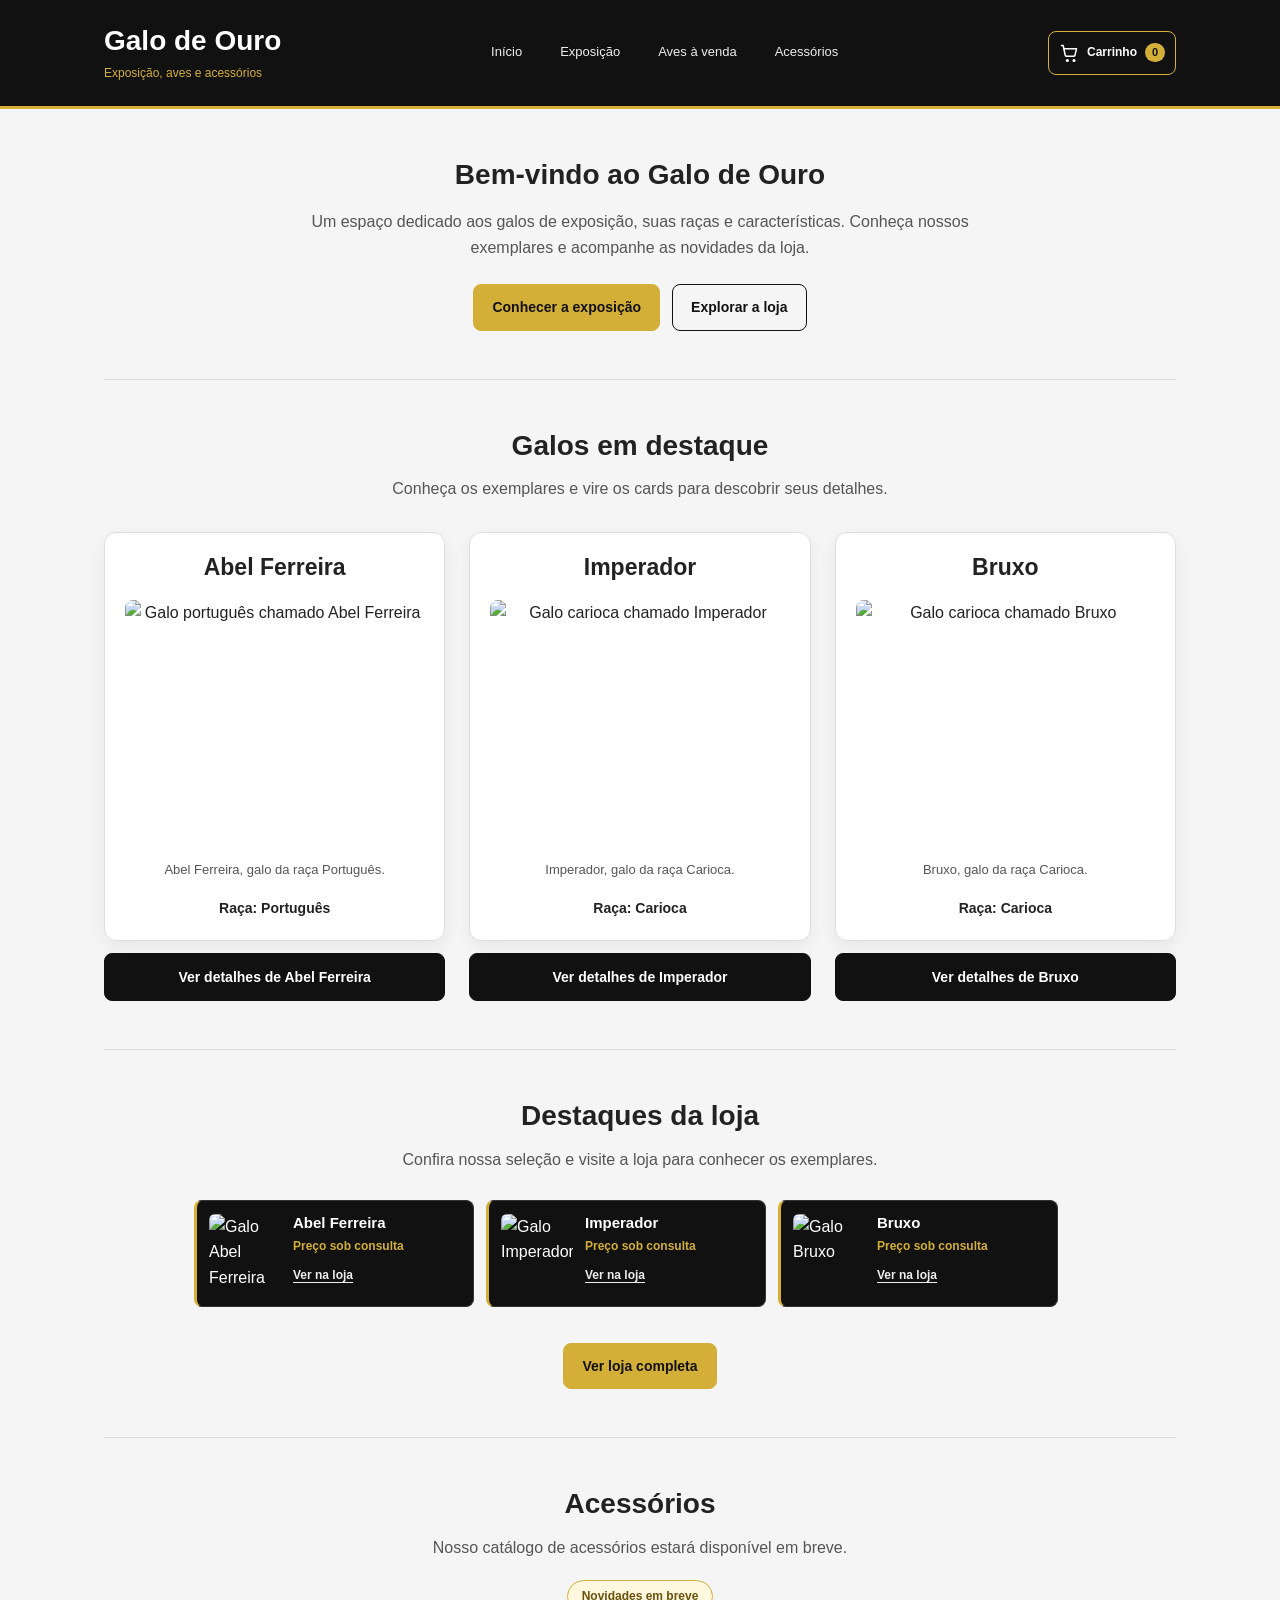
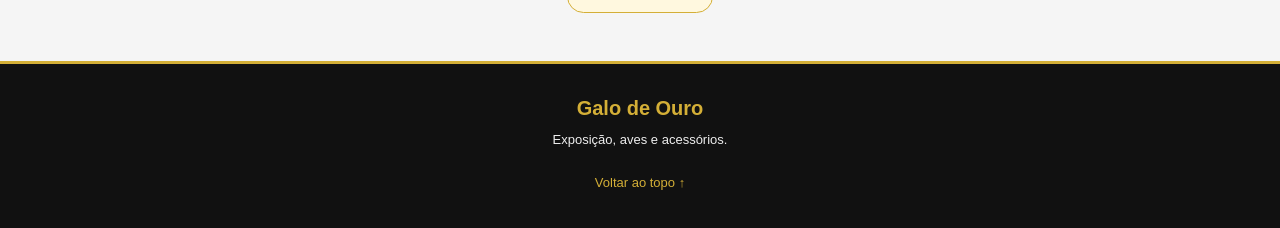
==== commit eec936f6: "feat: adiciona destaques da loja e página de catálogo" ====
--- a/galo-de-ouro/index.html
+++ b/galo-de-ouro/index.html
@@ -265,19 +265,56 @@
             </div>
         </section>
 
-        <section
-            id="aves"
-            class="store-section"
-            aria-labelledby="titulo-aves"
-        >
-            <h2 id="titulo-aves">Aves à venda</h2>
-
-            <p>
-                Em breve, conheça os exemplares disponíveis para compra.
-            </p>
-
-            <span class="store-status">Catálogo em preparação</span>
-        </section>
+<section id="aves" class="store-section" aria-labelledby="titulo-aves">
+    <h2 id="titulo-aves">Destaques da loja</h2>
+
+    <p>Confira nossa seleção e visite a loja para conhecer os exemplares.</p>
+
+    <div class="offers-carousel" role="region" aria-label="Destaques da loja" tabindex="0">
+        <article class="offer-card">
+            <img src="img/abel.jpg" alt="Galo Abel Ferreira" width="600" height="500" loading="lazy">
+
+            <div class="offer-body">
+                <h3>Abel Ferreira</h3>
+                <p class="offer-price">Preço sob consulta</p>
+
+                <a href="loja.html#produto-abel" class="button button-secondary">
+                    Ver na loja
+                </a>
+            </div>
+        </article>
+
+        <article class="offer-card">
+            <img src="img/imperador.jpg" alt="Galo Imperador" width="600" height="500" loading="lazy">
+
+            <div class="offer-body">
+                <h3>Imperador</h3>
+                <p class="offer-price">Preço sob consulta</p>
+
+                <a href="loja.html#produto-imperador" class="button button-secondary">
+                    Ver na loja
+                </a>
+            </div>
+        </article>
+
+        <article class="offer-card">
+            <img src="img/bruxo.jpg" alt="Galo Bruxo" width="600" height="500" loading="lazy">
+
+            <div class="offer-body">
+                <h3>Bruxo</h3>
+                <p class="offer-price">Preço sob consulta</p>
+
+                <a href="loja.html#produto-bruxo" class="button button-secondary">
+                    Ver na loja
+                </a>
+            </div>
+        </article>
+    </div>
+
+    <a href="loja.html" class="button button-primary">
+        Ver loja completa
+    </a>
+</section>
 
         <section
             id="acessorios"
--- a/galo-de-ouro/css/style.css
+++ b/galo-de-ouro/css/style.css
@@ -221,6 +221,17 @@
 .header-cart[open] .cart-count {
     background-color: var(--cor-escura);
     color: var(--cor-superficie);
+}
+.header-cart[open] > summary::before {
+    content: "";
+    position: fixed;
+    inset: 0;
+    z-index: 1;
+    cursor: default;
+}
+
+.header-cart > .cart-panel {
+    z-index: 2;
 }
 
 .cart-panel {
@@ -666,4 +677,199 @@
     .card-control {
         transition: none;
     }
+}
+.offers-carousel {
+    display: grid;
+    grid-auto-flow: column;
+    grid-auto-columns: min(90%, 280px);
+    gap: 12px;
+    max-width: 900px;
+    margin: 24px auto;
+    padding: 4px 4px 12px;
+    overflow-x: auto;
+    scroll-snap-type: x mandatory;
+    scroll-padding-inline: 4px;
+    scrollbar-width: thin;
+    scrollbar-color: var(--cor-destaque) var(--cor-borda);
+}
+
+.offers-carousel:focus-visible {
+    outline: 3px solid var(--cor-destaque);
+    outline-offset: 4px;
+}
+
+.offer-card,
+.product-card {
+    min-width: 0;
+    overflow: hidden;
+    border: 1px solid;
+    border-radius: var(--raio-medio);
+    text-align: left;
+}
+
+.offer-card {
+    display: grid;
+    grid-template-columns: 72px minmax(0, 1fr);
+    align-items: center;
+    gap: 12px;
+    padding: 12px;
+    border-color: var(--cor-borda-escura);
+    border-left: 3px solid var(--cor-destaque);
+    background-color: var(--cor-escura);
+    color: var(--cor-superficie);
+    scroll-snap-align: start;
+}
+
+.product-card {
+    border-color: var(--cor-borda);
+    background-color: var(--cor-superficie);
+    scroll-margin-top: 24px;
+}
+
+.offer-card img,
+.product-card img {
+    display: block;
+    object-fit: cover;
+}
+
+.offer-card img {
+    width: 72px;
+    height: 80px;
+    border-radius: var(--raio-pequeno);
+}
+
+.product-card img {
+    width: 100%;
+    height: auto;
+    aspect-ratio: 6 / 5;
+}
+
+.offer-body {
+    min-width: 0;
+}
+
+.product-body {
+    padding: 16px;
+}
+
+.offer-body h3,
+.product-body h3 {
+    margin: 0;
+    line-height: 1.3;
+}
+
+.offer-body h3 {
+    color: var(--cor-superficie);
+    font-size: 15px;
+}
+
+.product-body h3 {
+    font-size: 20px;
+}
+
+.offer-price {
+    margin: 4px 0 0;
+    color: var(--cor-destaque);
+    font-size: 12px;
+    font-weight: 600;
+}
+
+.product-price {
+    margin: 8px 0 0;
+    color: var(--cor-texto);
+    font-size: 14px;
+    font-weight: 700;
+}
+
+.offer-body .button {
+    justify-content: flex-start;
+    width: auto;
+    min-height: 36px;
+    margin-top: 2px;
+    padding: 8px 0;
+    border: 0;
+    border-radius: 0;
+    background-color: transparent;
+    color: var(--cor-texto-claro);
+    font-size: 12px;
+    text-decoration: underline;
+    text-underline-offset: 3px;
+}
+
+.offer-body .button:hover {
+    background-color: transparent;
+    color: var(--cor-destaque);
+}
+
+.shop-intro,
+.shop-section {
+    padding: 40px 0;
+}
+
+.shop-intro {
+    border-bottom: 1px solid var(--cor-borda);
+    text-align: center;
+}
+
+.shop-intro h2,
+.shop-section > h2 {
+    margin: 0 0 16px;
+    font-size: 26px;
+    line-height: 1.3;
+}
+
+.shop-intro p {
+    margin: 0;
+    color: var(--cor-texto-suave);
+}
+
+.products-grid {
+    display: grid;
+    grid-template-columns: minmax(0, 1fr);
+    gap: 24px;
+}
+
+.product-details {
+    margin-top: 16px;
+    padding-top: 12px;
+    border-top: 1px solid var(--cor-borda);
+}
+
+.product-details summary {
+    color: var(--cor-texto);
+    font-size: 14px;
+    font-weight: 700;
+    cursor: pointer;
+}
+
+.product-details p {
+    margin: 12px 0 0;
+    color: var(--cor-texto-suave);
+    font-size: 14px;
+}
+
+@media (min-width: 640px) {
+    .offers-carousel {
+        grid-auto-columns: 280px;
+    }
+
+    .products-grid {
+        grid-template-columns: repeat(2, minmax(0, 1fr));
+    }
+
+    .shop-intro,
+    .shop-section {
+        padding: 48px 0;
+    }
+
+    .shop-intro h2,
+    .shop-section > h2 {
+        font-size: 28px;
+    }
+}
+
+@media (min-width: 1024px) {
+    .products-grid {
+        grid-template-columns: repeat(3, minmax(0, 1fr));
+    }
 }
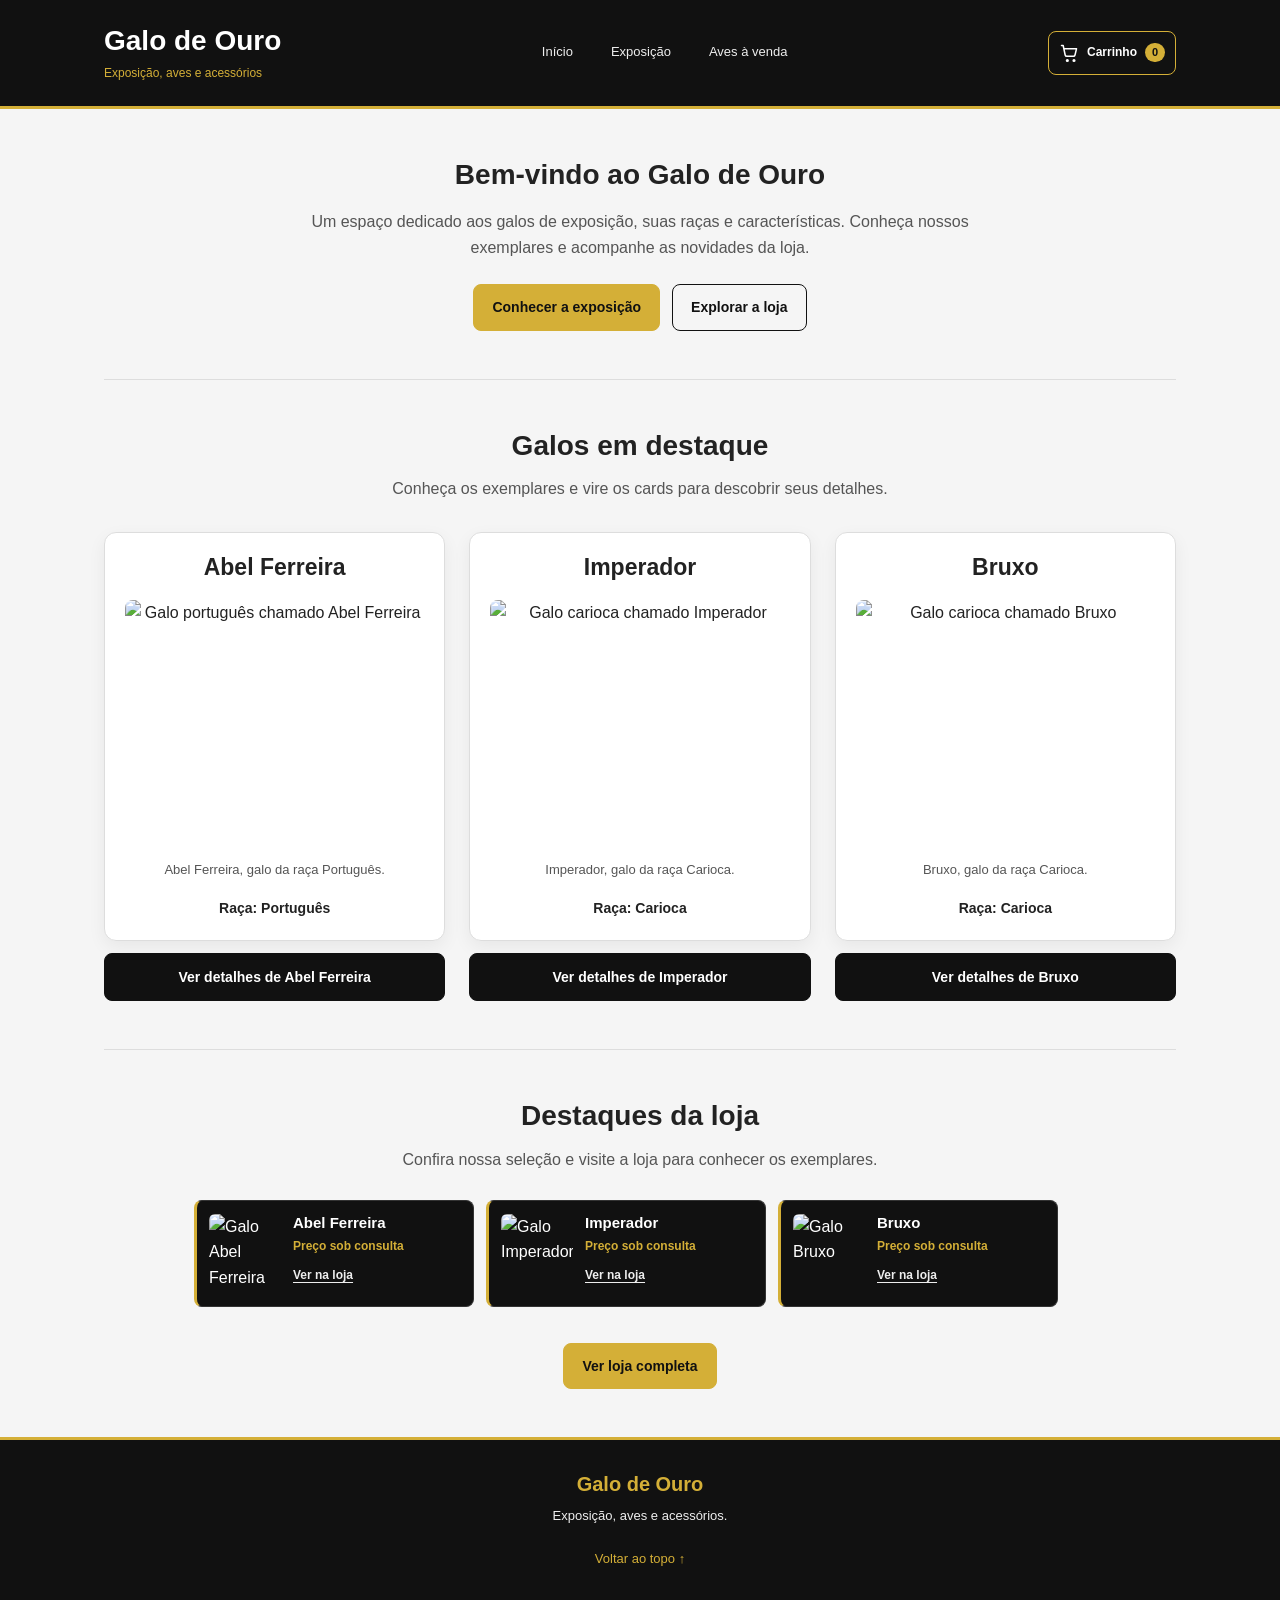
==== commit 51f2242f: "refactor: remove seção de acessórios da página inicial" ====
--- a/galo-de-ouro/index.html
+++ b/galo-de-ouro/index.html
@@ -31,7 +31,6 @@
                     <li><a href="#inicio">Início</a></li>
                     <li><a href="#galos">Exposição</a></li>
                     <li><a href="#aves">Aves à venda</a></li>
-                    <li><a href="#acessorios">Acessórios</a></li>
                 </ul>
             </nav>
 
@@ -61,7 +60,6 @@
 
                     <div class="cart-panel-links">
                         <a href="#aves">Ver aves disponíveis</a>
-                        <a href="#acessorios">Explorar acessórios</a>
                     </div>
                 </div>
             </details>
@@ -316,19 +314,7 @@
     </a>
 </section>
 
-        <section
-            id="acessorios"
-            class="store-section"
-            aria-labelledby="titulo-acessorios"
-        >
-            <h2 id="titulo-acessorios">Acessórios</h2>
-
-            <p>
-                Nosso catálogo de acessórios estará disponível em breve.
-            </p>
-
-            <span class="store-status">Novidades em breve</span>
-        </section>
+  
     </main>
 
     <footer class="site-footer">
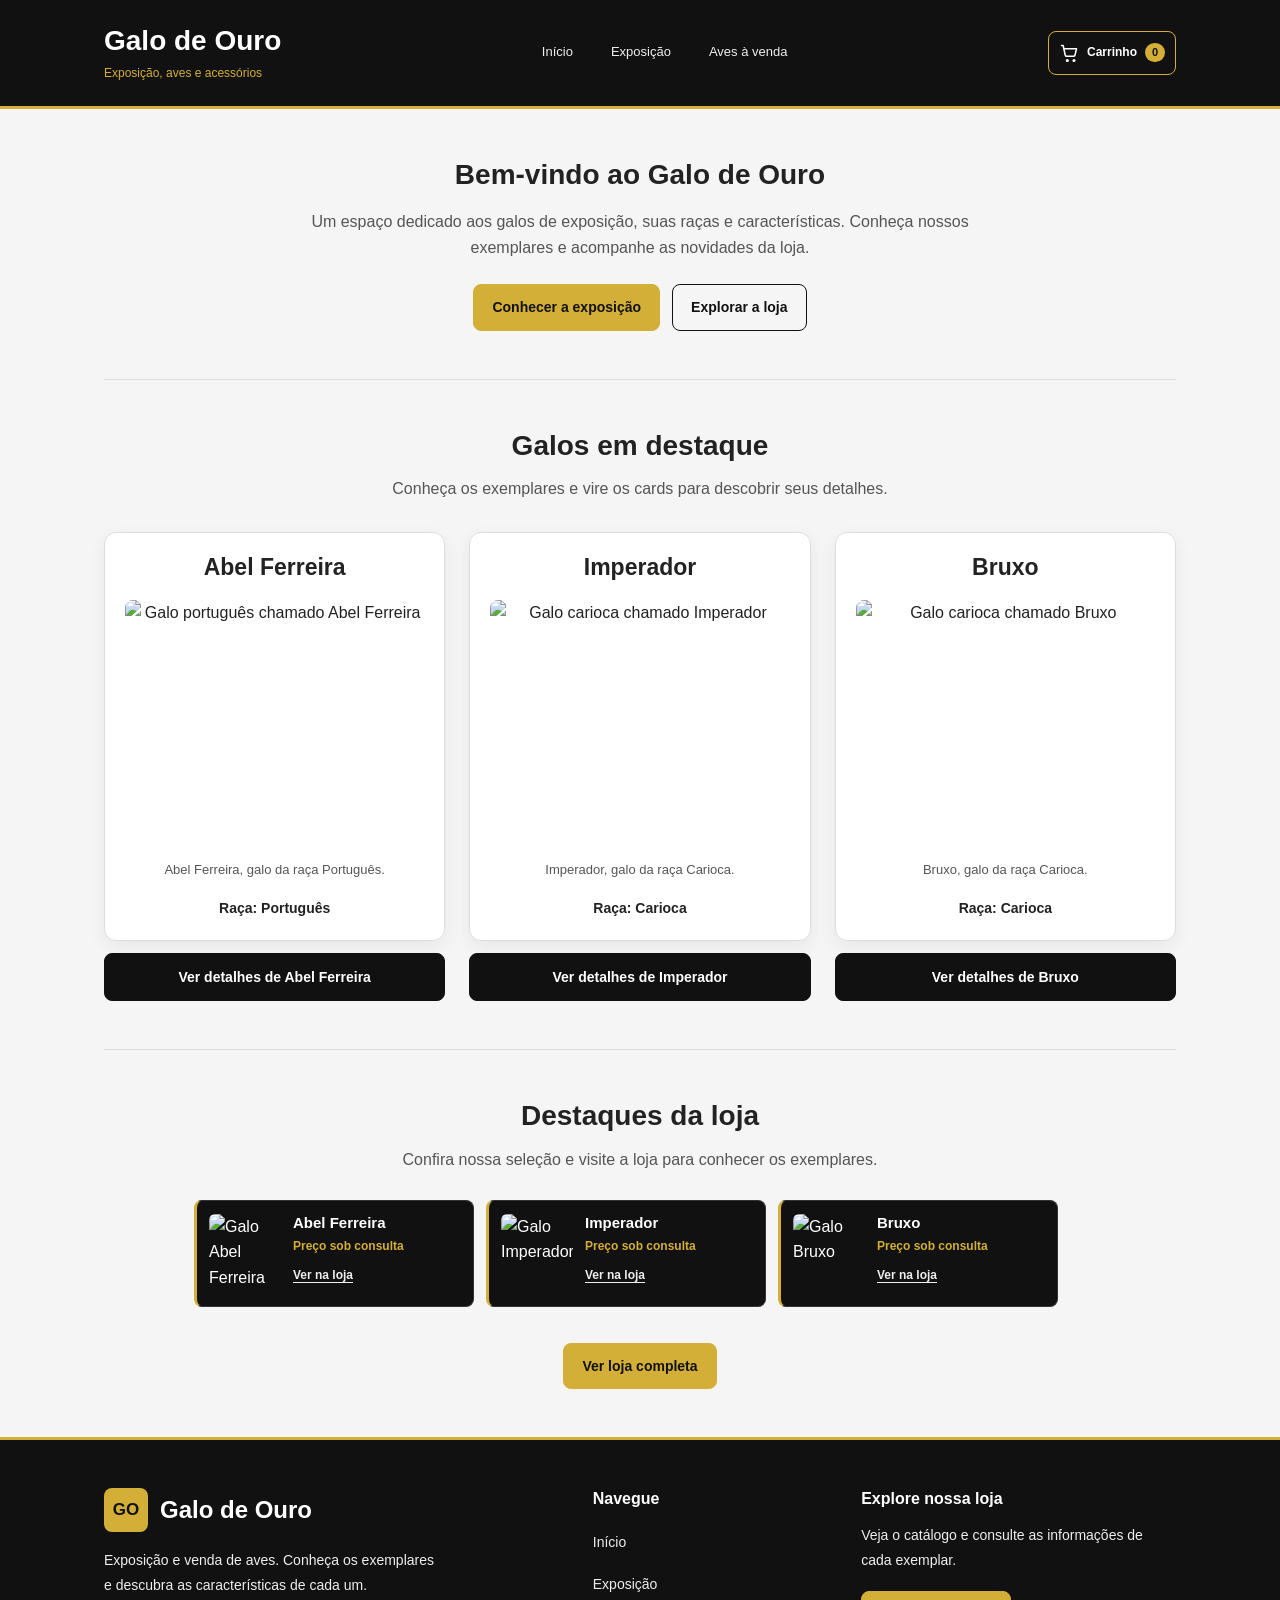
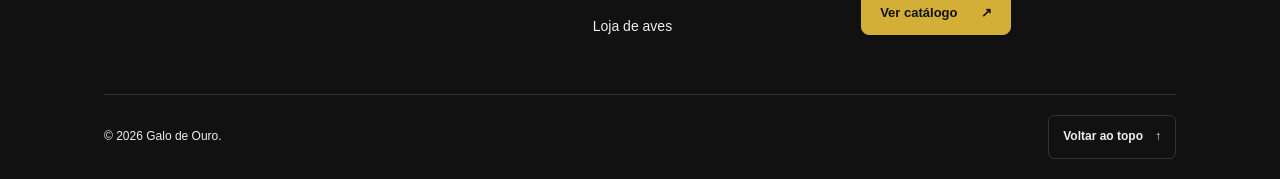
==== commit 3e5052e6: "style: integra novo rodapé responsivo" ====
--- a/galo-de-ouro/index.html
+++ b/galo-de-ouro/index.html
@@ -1,13 +1,12 @@
 <!DOCTYPE html>
 <html lang="pt-BR">
+
 <head>
     <meta charset="UTF-8">
     <meta name="viewport" content="width=device-width, initial-scale=1.0">
 
-    <meta
-        name="description"
-        content="Conheça os galos de exposição do Galo de Ouro e acompanhe nossa loja de aves e acessórios."
-    >
+    <meta name="description"
+        content="Conheça os galos de exposição do Galo de Ouro e acompanhe nossa loja de aves e acessórios.">
 
     <title>Galo de Ouro | Exposição, aves e acessórios</title>
 
@@ -36,12 +35,7 @@
 
             <details class="header-cart">
                 <summary>
-                    <svg
-                        class="cart-icon"
-                        viewBox="0 0 24 24"
-                        aria-hidden="true"
-                        focusable="false"
-                    >
+                    <svg class="cart-icon" viewBox="0 0 24 24" aria-hidden="true" focusable="false">
                         <path d="M3 3h2l2.4 11.4a2 2 0 0 0 2 1.6h7.8a2 2 0 0 0 2-1.6L21 7H6"></path>
                         <circle cx="10" cy="21" r="1"></circle>
                         <circle cx="18" cy="21" r="1"></circle>
@@ -97,25 +91,15 @@
 
             <div class="rooster-cards">
                 <article class="rooster-card" aria-labelledby="nome-abel">
-                    <input
-                        type="checkbox"
-                        id="card-abel"
-                        class="card-toggle"
-                        aria-controls="detalhes-abel"
-                    >
+                    <input type="checkbox" id="card-abel" class="card-toggle" aria-controls="detalhes-abel">
 
                     <div class="card-inner">
                         <div class="card-front">
                             <h3 id="nome-abel">Abel Ferreira</h3>
 
                             <figure>
-                                <img
-                                    src="img/abel.jpg"
-                                    alt="Galo português chamado Abel Ferreira"
-                                    width="600"
-                                    height="500"
-                                    loading="lazy"
-                                >
+                                <img src="img/abel.jpg" alt="Galo português chamado Abel Ferreira" width="600"
+                                    height="500" loading="lazy">
 
                                 <figcaption>
                                     Abel Ferreira, galo da raça Português.
@@ -152,25 +136,15 @@
                 </article>
 
                 <article class="rooster-card" aria-labelledby="nome-imperador">
-                    <input
-                        type="checkbox"
-                        id="card-imperador"
-                        class="card-toggle"
-                        aria-controls="detalhes-imperador"
-                    >
+                    <input type="checkbox" id="card-imperador" class="card-toggle" aria-controls="detalhes-imperador">
 
                     <div class="card-inner">
                         <div class="card-front">
                             <h3 id="nome-imperador">Imperador</h3>
 
                             <figure>
-                                <img
-                                    src="img/imperador.jpg"
-                                    alt="Galo carioca chamado Imperador"
-                                    width="600"
-                                    height="500"
-                                    loading="lazy"
-                                >
+                                <img src="img/imperador.jpg" alt="Galo carioca chamado Imperador" width="600"
+                                    height="500" loading="lazy">
 
                                 <figcaption>
                                     Imperador, galo da raça Carioca.
@@ -207,25 +181,15 @@
                 </article>
 
                 <article class="rooster-card" aria-labelledby="nome-bruxo">
-                    <input
-                        type="checkbox"
-                        id="card-bruxo"
-                        class="card-toggle"
-                        aria-controls="detalhes-bruxo"
-                    >
+                    <input type="checkbox" id="card-bruxo" class="card-toggle" aria-controls="detalhes-bruxo">
 
                     <div class="card-inner">
                         <div class="card-front">
                             <h3 id="nome-bruxo">Bruxo</h3>
 
                             <figure>
-                                <img
-                                    src="img/bruxo.jpg"
-                                    alt="Galo carioca chamado Bruxo"
-                                    width="600"
-                                    height="500"
-                                    loading="lazy"
-                                >
+                                <img src="img/bruxo.jpg" alt="Galo carioca chamado Bruxo" width="600" height="500"
+                                    loading="lazy">
 
                                 <figcaption>
                                     Bruxo, galo da raça Carioca.
@@ -263,65 +227,121 @@
             </div>
         </section>
 
-<section id="aves" class="store-section" aria-labelledby="titulo-aves">
-    <h2 id="titulo-aves">Destaques da loja</h2>
-
-    <p>Confira nossa seleção e visite a loja para conhecer os exemplares.</p>
-
-    <div class="offers-carousel" role="region" aria-label="Destaques da loja" tabindex="0">
-        <article class="offer-card">
-            <img src="img/abel.jpg" alt="Galo Abel Ferreira" width="600" height="500" loading="lazy">
-
-            <div class="offer-body">
-                <h3>Abel Ferreira</h3>
-                <p class="offer-price">Preço sob consulta</p>
-
-                <a href="loja.html#produto-abel" class="button button-secondary">
-                    Ver na loja
+        <section id="aves" class="store-section" aria-labelledby="titulo-aves">
+            <h2 id="titulo-aves">Destaques da loja</h2>
+
+            <p>Confira nossa seleção e visite a loja para conhecer os exemplares.</p>
+
+            <div class="offers-carousel" role="region" aria-label="Destaques da loja" tabindex="0">
+                <article class="offer-card">
+                    <img src="img/abel.jpg" alt="Galo Abel Ferreira" width="600" height="500" loading="lazy">
+
+                    <div class="offer-body">
+                        <h3>Abel Ferreira</h3>
+                        <p class="offer-price">Preço sob consulta</p>
+
+                        <a href="loja.html#produto-abel" class="button button-secondary">
+                            Ver na loja
+                        </a>
+                    </div>
+                </article>
+
+                <article class="offer-card">
+                    <img src="img/imperador.jpg" alt="Galo Imperador" width="600" height="500" loading="lazy">
+
+                    <div class="offer-body">
+                        <h3>Imperador</h3>
+                        <p class="offer-price">Preço sob consulta</p>
+
+                        <a href="loja.html#produto-imperador" class="button button-secondary">
+                            Ver na loja
+                        </a>
+                    </div>
+                </article>
+
+                <article class="offer-card">
+                    <img src="img/bruxo.jpg" alt="Galo Bruxo" width="600" height="500" loading="lazy">
+
+                    <div class="offer-body">
+                        <h3>Bruxo</h3>
+                        <p class="offer-price">Preço sob consulta</p>
+
+                        <a href="loja.html#produto-bruxo" class="button button-secondary">
+                            Ver na loja
+                        </a>
+                    </div>
+                </article>
+            </div>
+
+            <a href="loja.html" class="button button-primary">
+                Ver loja completa
+            </a>
+        </section>
+
+
+    </main>
+
+    <footer class="site-footer">
+        <div class="footer-container">
+            <div class="footer-main">
+                <div class="footer-about">
+                    <a href="index.html#inicio" class="footer-brand">
+                        <span class="footer-symbol" aria-hidden="true">
+                            GO
+                        </span>
+
+                        <span>Galo de Ouro</span>
+                    </a>
+
+                    <p class="footer-description">
+                        Exposição e venda de aves. Conheça os exemplares
+                        e descubra as características de cada um.
+                    </p>
+                </div>
+
+                <nav class="footer-nav" aria-label="Navegação do rodapé">
+                    <h2 class="footer-title">Navegue</h2>
+
+                    <ul class="footer-links">
+                        <li>
+                            <a href="index.html#inicio">Início</a>
+                        </li>
+
+                        <li>
+                            <a href="index.html#galos">Exposição</a>
+                        </li>
+
+                        <li>
+                            <a href="loja.html">Loja de aves</a>
+                        </li>
+                    </ul>
+                </nav>
+
+                <div class="footer-shop">
+                    <h2 class="footer-title">Explore nossa loja</h2>
+
+                    <p>
+                        Veja o catálogo e consulte as informações
+                        de cada exemplar.
+                    </p>
+
+                    <a href="loja.html#aves" class="footer-cta">
+                        Ver catálogo
+                        <span aria-hidden="true">↗</span>
+                    </a>
+                </div>
+            </div>
+
+            <div class="footer-bottom">
+                <p>© 2026 Galo de Ouro.</p>
+
+                <a href="#topo" class="footer-back-top">
+                    Voltar ao topo
+                    <span aria-hidden="true">↑</span>
                 </a>
             </div>
-        </article>
-
-        <article class="offer-card">
-            <img src="img/imperador.jpg" alt="Galo Imperador" width="600" height="500" loading="lazy">
-
-            <div class="offer-body">
-                <h3>Imperador</h3>
-                <p class="offer-price">Preço sob consulta</p>
-
-                <a href="loja.html#produto-imperador" class="button button-secondary">
-                    Ver na loja
-                </a>
-            </div>
-        </article>
-
-        <article class="offer-card">
-            <img src="img/bruxo.jpg" alt="Galo Bruxo" width="600" height="500" loading="lazy">
-
-            <div class="offer-body">
-                <h3>Bruxo</h3>
-                <p class="offer-price">Preço sob consulta</p>
-
-                <a href="loja.html#produto-bruxo" class="button button-secondary">
-                    Ver na loja
-                </a>
-            </div>
-        </article>
-    </div>
-
-    <a href="loja.html" class="button button-primary">
-        Ver loja completa
-    </a>
-</section>
-
-  
-    </main>
-
-    <footer class="site-footer">
-        <p class="footer-brand">Galo de Ouro</p>
-        <p>Exposição, aves e acessórios.</p>
-
-        <a href="#topo">Voltar ao topo ↑</a>
+        </div>
     </footer>
 </body>
+
 </html>
--- a/galo-de-ouro/css/style.css
+++ b/galo-de-ouro/css/style.css
@@ -222,6 +222,7 @@
     background-color: var(--cor-escura);
     color: var(--cor-superficie);
 }
+
 .header-cart[open] > summary::before {
     content: "";
     position: fixed;
@@ -549,135 +550,6 @@
     font-weight: 700;
 }
 
-.site-footer {
-    padding: 28px 16px;
-    border-top: 3px solid var(--cor-destaque);
-    background-color: var(--cor-escura);
-    color: var(--cor-superficie);
-    text-align: center;
-}
-
-.site-footer p {
-    margin: 0;
-}
-
-.footer-brand {
-    color: var(--cor-destaque);
-    font-size: 20px;
-    font-weight: 700;
-}
-
-.footer-brand + p {
-    margin-top: 6px;
-    color: var(--cor-texto-claro);
-    font-size: 13px;
-}
-
-.site-footer a {
-    display: inline-block;
-    margin-top: 16px;
-    padding: 6px 10px;
-    color: var(--cor-destaque);
-    font-size: 13px;
-    text-decoration: none;
-}
-
-.site-footer a:hover {
-    text-decoration: underline;
-}
-
-@media (min-width: 640px) {
-    .site-header {
-        padding: 24px;
-    }
-
-    .site-brand h1 {
-        font-size: 28px;
-    }
-
-    .site-brand p {
-        font-size: 12px;
-    }
-
-    .site-nav ul {
-        display: flex;
-        flex-wrap: wrap;
-        justify-content: center;
-        gap: 8px;
-    }
-
-    .site-nav a {
-        padding: 10px 14px;
-        border-color: transparent;
-    }
-
-    .site-nav a:hover {
-        border-color: var(--cor-destaque);
-    }
-
-    main {
-        padding: 0 24px;
-    }
-
-    #inicio,
-    #galos,
-    .store-section {
-        padding-top: 48px;
-        padding-bottom: 48px;
-    }
-
-    #inicio h2,
-    #galos > h2,
-    .store-section h2 {
-        font-size: 28px;
-    }
-
-    .intro-actions {
-        flex-direction: row;
-        justify-content: center;
-        max-width: none;
-    }
-
-    .rooster-cards {
-        grid-template-columns: repeat(2, minmax(0, 1fr));
-        gap: 24px;
-    }
-}
-
-@media (min-width: 1024px) {
-    .header-content {
-        grid-template-columns: auto minmax(0, 1fr) auto;
-        column-gap: 24px;
-    }
-
-    .site-nav {
-        grid-column: 2;
-        grid-row: 1;
-    }
-
-    .header-cart {
-        grid-column: 3;
-    }
-
-    .rooster-cards {
-        grid-template-columns: repeat(3, minmax(0, 1fr));
-    }
-}
-
-@media (prefers-reduced-motion: reduce) {
-    html {
-        scroll-behavior: auto;
-    }
-
-    .site-nav a,
-    .button,
-    .card-inner,
-    .card-front,
-    .card-back,
-    .card-control {
-        transition: none;
-    }
-}
 .offers-carousel {
     display: grid;
     grid-auto-flow: column;
@@ -848,7 +720,220 @@
     font-size: 14px;
 }
 
+.site-footer {
+    padding: 0;
+    border-top: 3px solid var(--cor-destaque);
+    background-color: var(--cor-escura);
+    color: var(--cor-texto-claro);
+    text-align: left;
+}
+
+.footer-container {
+    width: 100%;
+    max-width: var(--largura-conteudo);
+    margin: 0 auto;
+    padding: 0 16px;
+}
+
+.footer-main {
+    display: grid;
+    gap: 32px;
+    padding: 40px 0;
+}
+
+.footer-brand {
+    display: inline-flex;
+    align-items: center;
+    gap: 12px;
+    color: var(--cor-superficie);
+    font-size: 24px;
+    font-weight: 700;
+    line-height: 1.2;
+    text-decoration: none;
+}
+
+.footer-symbol {
+    display: grid;
+    place-items: center;
+    flex-shrink: 0;
+    width: 44px;
+    height: 44px;
+    border-radius: var(--raio-medio);
+    background-color: var(--cor-destaque);
+    color: var(--cor-escura);
+    font-size: 17px;
+    font-weight: 800;
+}
+
+.footer-description {
+    max-width: 340px;
+    margin: 16px 0 0;
+    color: var(--cor-texto-claro);
+    font-size: 14px;
+    line-height: 1.8;
+}
+
+.footer-title {
+    margin: 0;
+    color: var(--cor-superficie);
+    font-size: 16px;
+    font-weight: 700;
+    line-height: 1.4;
+}
+
+.footer-links {
+    display: flex;
+    flex-wrap: wrap;
+    gap: 4px 16px;
+    margin: 12px 0 0;
+    padding: 0;
+    list-style: none;
+}
+
+.footer-links a {
+    display: inline-block;
+    padding: 8px 0;
+    color: var(--cor-texto-claro);
+    font-size: 14px;
+    text-decoration: none;
+}
+
+.footer-shop p {
+    max-width: 300px;
+    margin: 12px 0 0;
+    color: var(--cor-texto-claro);
+    font-size: 14px;
+    line-height: 1.8;
+}
+
+.footer-cta {
+    display: inline-flex;
+    align-items: center;
+    justify-content: space-between;
+    gap: 24px;
+    min-height: 44px;
+    margin-top: 18px;
+    padding: 10px 18px;
+    border: 1px solid var(--cor-destaque);
+    border-radius: var(--raio-medio);
+    background-color: var(--cor-destaque);
+    color: var(--cor-escura);
+    font-size: 13px;
+    font-weight: 700;
+    text-decoration: none;
+}
+
+.footer-bottom {
+    display: flex;
+    flex-direction: column;
+    align-items: flex-start;
+    gap: 16px;
+    padding: 20px 0;
+    border-top: 1px solid var(--cor-borda-escura);
+}
+
+.footer-bottom p {
+    margin: 0;
+    color: var(--cor-texto-claro);
+    font-size: 12px;
+}
+
+.footer-back-top {
+    display: inline-flex;
+    align-items: center;
+    gap: 12px;
+    min-height: 44px;
+    padding: 10px 14px;
+    border: 1px solid var(--cor-borda-escura);
+    border-radius: var(--raio-pequeno);
+    color: var(--cor-texto-claro);
+    font-size: 12px;
+    font-weight: 700;
+    text-decoration: none;
+}
+
+.footer-brand,
+.footer-links a,
+.footer-cta,
+.footer-back-top {
+    transition:
+        color var(--transicao-padrao),
+        background-color var(--transicao-padrao),
+        border-color var(--transicao-padrao);
+}
+
+.footer-brand:hover,
+.footer-links a:hover {
+    color: var(--cor-destaque);
+}
+
+.footer-cta:hover {
+    border-color: var(--cor-destaque-hover);
+    background-color: var(--cor-destaque-hover);
+}
+
+.footer-back-top:hover {
+    border-color: var(--cor-destaque);
+    color: var(--cor-destaque);
+}
+
 @media (min-width: 640px) {
+    .site-header {
+        padding: 24px;
+    }
+
+    .site-brand h1 {
+        font-size: 28px;
+    }
+
+    .site-brand p {
+        font-size: 12px;
+    }
+
+    .site-nav ul {
+        display: flex;
+        flex-wrap: wrap;
+        justify-content: center;
+        gap: 8px;
+    }
+
+    .site-nav a {
+        padding: 10px 14px;
+        border-color: transparent;
+    }
+
+    .site-nav a:hover {
+        border-color: var(--cor-destaque);
+    }
+
+    main {
+        padding: 0 24px;
+    }
+
+    #inicio,
+    #galos,
+    .store-section {
+        padding-top: 48px;
+        padding-bottom: 48px;
+    }
+
+    #inicio h2,
+    #galos > h2,
+    .store-section h2 {
+        font-size: 28px;
+    }
+
+    .intro-actions {
+        flex-direction: row;
+        justify-content: center;
+        max-width: none;
+    }
+
+    .rooster-cards {
+        grid-template-columns: repeat(2, minmax(0, 1fr));
+        gap: 24px;
+    }
+
     .offers-carousel {
         grid-auto-columns: 280px;
     }
@@ -866,10 +951,80 @@
     .shop-section > h2 {
         font-size: 28px;
     }
+
+    .footer-container {
+        padding: 0 24px;
+    }
+
+    .footer-main {
+        grid-template-columns: 1fr 1fr;
+    }
+
+    .footer-about {
+        grid-column: 1 / -1;
+    }
+
+    .footer-bottom {
+        flex-direction: row;
+        align-items: center;
+        justify-content: space-between;
+    }
 }
 
 @media (min-width: 1024px) {
+    .header-content {
+        grid-template-columns: auto minmax(0, 1fr) auto;
+        column-gap: 24px;
+    }
+
+    .site-nav {
+        grid-column: 2;
+        grid-row: 1;
+    }
+
+    .header-cart {
+        grid-column: 3;
+    }
+
+    .rooster-cards {
+        grid-template-columns: repeat(3, minmax(0, 1fr));
+    }
+
     .products-grid {
         grid-template-columns: repeat(3, minmax(0, 1fr));
     }
-}+
+    .footer-main {
+        grid-template-columns: 1.4fr 0.7fr 1fr;
+        gap: 48px;
+        padding: 48px 0;
+    }
+
+    .footer-about {
+        grid-column: auto;
+    }
+
+    .footer-links {
+        flex-direction: column;
+        align-items: flex-start;
+    }
+}
+
+@media (prefers-reduced-motion: reduce) {
+    html {
+        scroll-behavior: auto;
+    }
+
+    .site-nav a,
+    .button,
+    .card-inner,
+    .card-front,
+    .card-back,
+    .card-control,
+    .footer-brand,
+    .footer-links a,
+    .footer-cta,
+    .footer-back-top {
+        transition: none;
+    }
+}
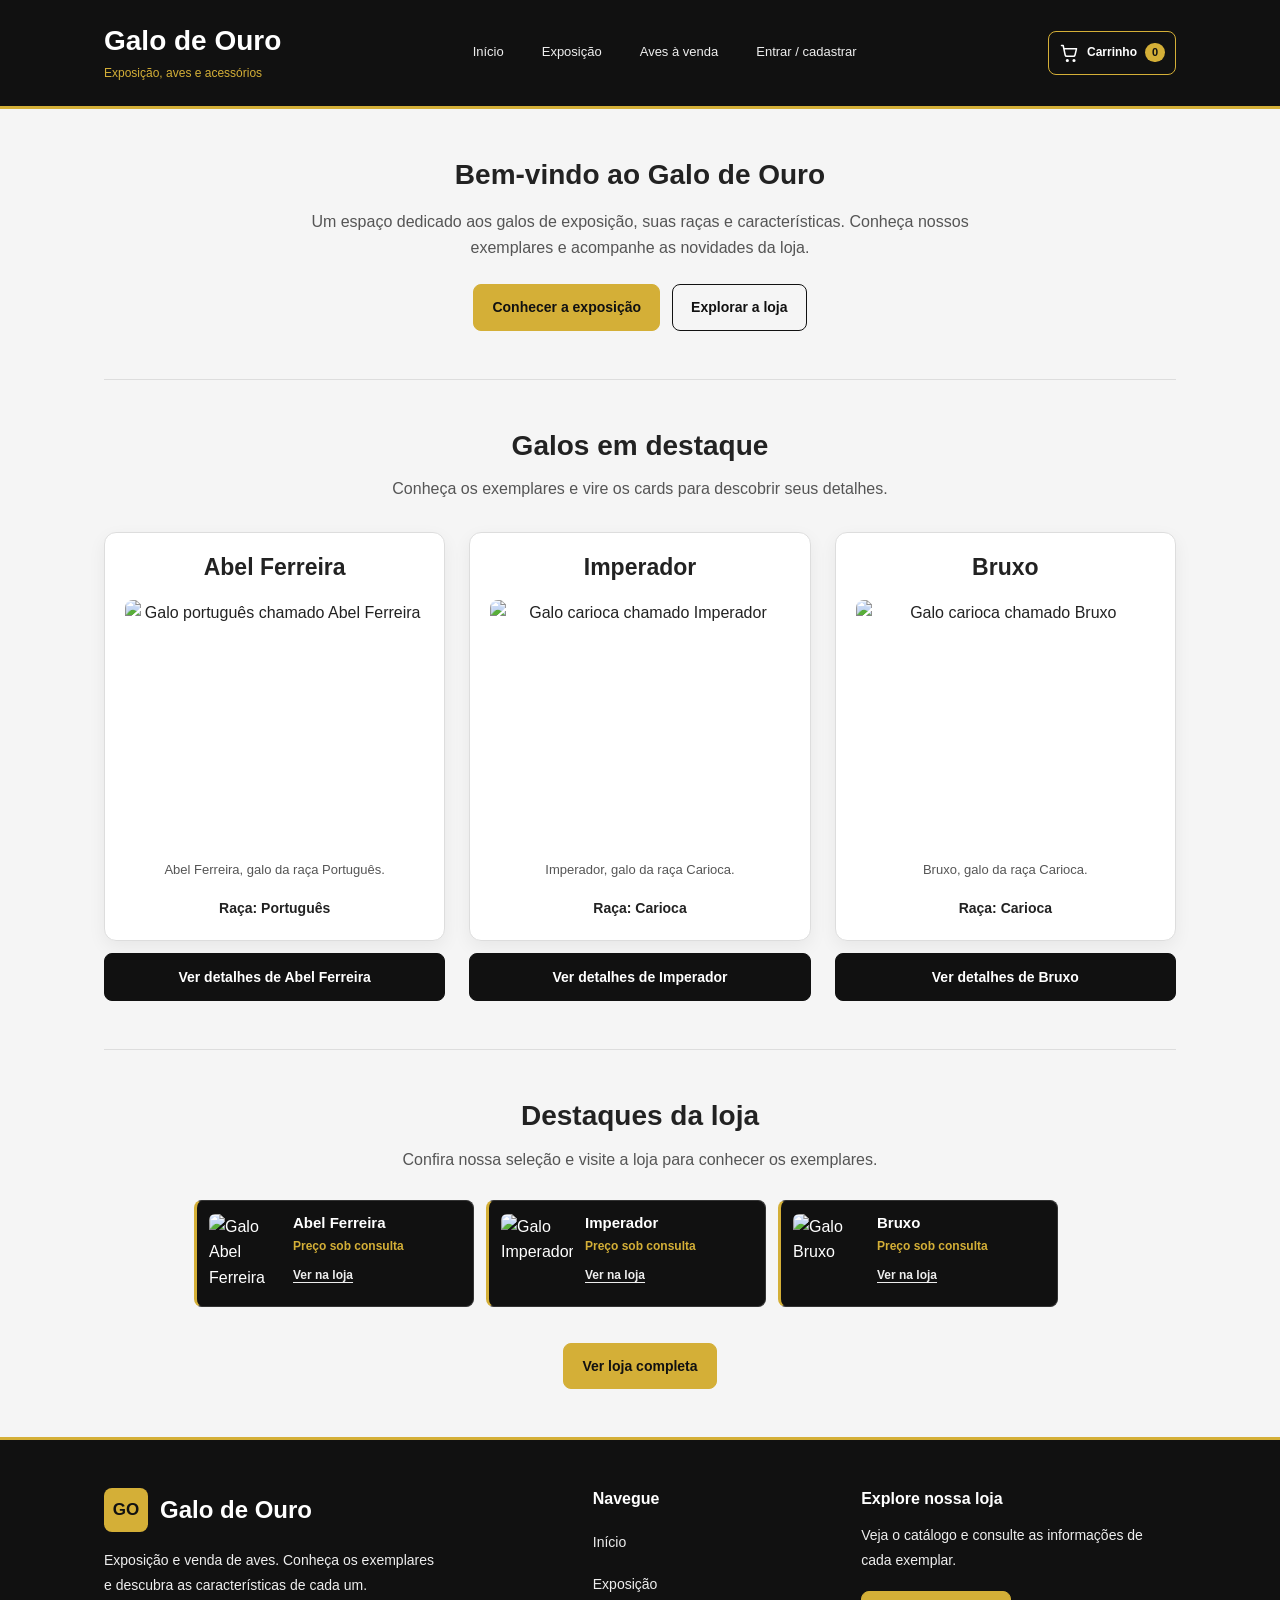
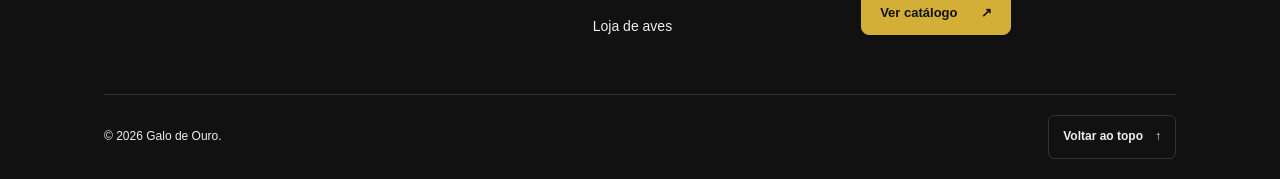
==== commit 2e2de2ba: "feat: conclui cadastro e login de clientes" ====
--- a/galo-de-ouro/index.html
+++ b/galo-de-ouro/index.html
@@ -11,6 +11,8 @@
     <title>Galo de Ouro | Exposição, aves e acessórios</title>
 
     <link rel="stylesheet" href="css/style.css">
+    <link rel="stylesheet" href="css/home.css">
+    <script src="js/session.js" defer></script>
 </head>
 
 <body id="topo">
@@ -30,6 +32,7 @@
                     <li><a href="#inicio">Início</a></li>
                     <li><a href="#galos">Exposição</a></li>
                     <li><a href="#aves">Aves à venda</a></li>
+                    <li><a href="login.html" id="account-link">Entrar / cadastrar</a></li>
                 </ul>
             </nav>
 
@@ -344,4 +347,4 @@
     </footer>
 </body>
 
-</html>+</html>
--- a/galo-de-ouro/css/style.css
+++ b/galo-de-ouro/css/style.css
@@ -71,8 +71,7 @@
     transform: translateY(0);
 }
 
-.sr-only,
-.card-toggle {
+.sr-only {
     position: absolute;
     width: 1px;
     height: 1px;
@@ -81,9 +80,6 @@
     clip-path: inset(50%);
     white-space: nowrap;
     border: 0;
-}
-
-.sr-only {
     margin: -1px;
 }
 
@@ -231,15 +227,11 @@
     cursor: default;
 }
 
-.header-cart > .cart-panel {
-    z-index: 2;
-}
-
 .cart-panel {
     position: absolute;
     top: calc(100% + 12px);
     right: 0;
-    z-index: 20;
+    z-index: 2;
     width: min(320px, calc(100vw - 32px));
     padding: 22px;
     border: 1px solid var(--cor-borda);
@@ -294,44 +286,6 @@
     max-width: var(--largura-conteudo);
     margin: 0 auto;
     padding: 0 16px;
-}
-
-#inicio,
-#galos,
-.store-section {
-    padding: 40px 0;
-}
-
-#inicio {
-    border-bottom: 1px solid var(--cor-borda);
-    text-align: center;
-}
-
-#inicio h2,
-#galos > h2,
-.store-section h2 {
-    margin: 0 0 12px;
-    font-size: 26px;
-    line-height: 1.3;
-    text-align: center;
-}
-
-#inicio h2 {
-    margin-bottom: 16px;
-}
-
-#inicio > p {
-    max-width: 700px;
-    margin: 0 auto;
-    color: var(--cor-texto-suave);
-}
-
-.intro-actions {
-    display: flex;
-    flex-direction: column;
-    gap: 12px;
-    max-width: 320px;
-    margin: 24px auto 0;
 }
 
 .button {
@@ -369,355 +323,6 @@
 .button-secondary:hover {
     background-color: var(--cor-escura);
     color: var(--cor-superficie);
-}
-
-#galos > p {
-    margin: 0 0 30px;
-    color: var(--cor-texto-suave);
-    text-align: center;
-}
-
-.rooster-cards {
-    display: grid;
-    grid-template-columns: minmax(0, 1fr);
-    gap: 28px;
-}
-
-.rooster-card {
-    position: relative;
-    display: grid;
-    grid-template-rows: 1fr auto;
-    gap: 12px;
-    min-width: 0;
-    perspective: 1000px;
-    text-align: center;
-}
-
-.card-toggle {
-    bottom: 24px;
-    left: 50%;
-    margin: 0;
-}
-
-.card-inner {
-    display: grid;
-    min-width: 0;
-    transform-style: preserve-3d;
-    transition: transform var(--duracao-giro) ease-in-out;
-}
-
-.card-front,
-.card-back {
-    grid-area: 1 / 1;
-    min-width: 0;
-    padding: 20px;
-    border: 1px solid var(--cor-borda);
-    border-radius: var(--raio-grande);
-    backface-visibility: hidden;
-    -webkit-backface-visibility: hidden;
-    box-shadow: var(--sombra-card);
-    transition: visibility 0s calc(var(--duracao-giro) / 2);
-}
-
-.card-front {
-    background-color: var(--cor-superficie);
-}
-
-.card-front h3,
-.card-back h3 {
-    margin: 0;
-    font-size: 23px;
-    line-height: 1.3;
-}
-
-.card-front figure {
-    margin: 18px 0;
-}
-
-.rooster-card img {
-    display: block;
-    width: 100%;
-    height: auto;
-    aspect-ratio: 6 / 5;
-    border-radius: var(--raio-medio);
-    object-fit: cover;
-}
-
-.card-front figcaption {
-    margin-top: 10px;
-    color: var(--cor-texto-suave);
-    font-size: 13px;
-    line-height: 1.5;
-}
-
-.card-front > p {
-    margin: 0;
-    font-size: 14px;
-    font-weight: 700;
-}
-
-.card-back {
-    display: flex;
-    flex-direction: column;
-    justify-content: center;
-    gap: 20px;
-    visibility: hidden;
-    background-color: var(--cor-escura);
-    color: var(--cor-superficie);
-    transform: rotateY(180deg);
-}
-
-.card-back h3 {
-    color: var(--cor-destaque);
-}
-
-.card-back p {
-    margin: 0;
-    font-size: 15px;
-}
-
-.card-control {
-    display: grid;
-    place-items: center;
-    min-height: 48px;
-    padding: 12px 16px;
-    border: 1px solid var(--cor-escura);
-    border-radius: var(--raio-medio);
-    background-color: var(--cor-escura);
-    color: var(--cor-superficie);
-    font-size: 14px;
-    font-weight: 700;
-    cursor: pointer;
-    transition:
-        background-color var(--transicao-padrao),
-        color var(--transicao-padrao);
-}
-
-.card-control:hover {
-    background-color: var(--cor-escura-hover);
-    color: var(--cor-destaque);
-}
-
-.card-control-close {
-    display: none;
-}
-
-.card-toggle:focus-visible ~ .card-control {
-    outline: 3px solid var(--cor-destaque);
-    outline-offset: 4px;
-}
-
-.card-toggle:checked + .card-inner {
-    transform: rotateY(180deg);
-}
-
-.card-toggle:checked + .card-inner .card-front {
-    visibility: hidden;
-}
-
-.card-toggle:checked + .card-inner .card-back {
-    visibility: visible;
-}
-
-.card-toggle:checked ~ .card-control .card-control-open {
-    display: none;
-}
-
-.card-toggle:checked ~ .card-control .card-control-close {
-    display: inline;
-}
-
-.store-section {
-    border-top: 1px solid var(--cor-borda);
-    text-align: center;
-}
-
-.store-section > p {
-    max-width: 600px;
-    margin: 0 auto;
-    color: var(--cor-texto-suave);
-}
-
-.store-status {
-    display: inline-block;
-    margin-top: 20px;
-    padding: 6px 14px;
-    border: 1px solid var(--cor-destaque);
-    border-radius: 20px;
-    background-color: var(--cor-aviso-fundo);
-    color: var(--cor-aviso-texto);
-    font-size: 12px;
-    font-weight: 700;
-}
-
-.offers-carousel {
-    display: grid;
-    grid-auto-flow: column;
-    grid-auto-columns: min(90%, 280px);
-    gap: 12px;
-    max-width: 900px;
-    margin: 24px auto;
-    padding: 4px 4px 12px;
-    overflow-x: auto;
-    scroll-snap-type: x mandatory;
-    scroll-padding-inline: 4px;
-    scrollbar-width: thin;
-    scrollbar-color: var(--cor-destaque) var(--cor-borda);
-}
-
-.offers-carousel:focus-visible {
-    outline: 3px solid var(--cor-destaque);
-    outline-offset: 4px;
-}
-
-.offer-card,
-.product-card {
-    min-width: 0;
-    overflow: hidden;
-    border: 1px solid;
-    border-radius: var(--raio-medio);
-    text-align: left;
-}
-
-.offer-card {
-    display: grid;
-    grid-template-columns: 72px minmax(0, 1fr);
-    align-items: center;
-    gap: 12px;
-    padding: 12px;
-    border-color: var(--cor-borda-escura);
-    border-left: 3px solid var(--cor-destaque);
-    background-color: var(--cor-escura);
-    color: var(--cor-superficie);
-    scroll-snap-align: start;
-}
-
-.product-card {
-    border-color: var(--cor-borda);
-    background-color: var(--cor-superficie);
-    scroll-margin-top: 24px;
-}
-
-.offer-card img,
-.product-card img {
-    display: block;
-    object-fit: cover;
-}
-
-.offer-card img {
-    width: 72px;
-    height: 80px;
-    border-radius: var(--raio-pequeno);
-}
-
-.product-card img {
-    width: 100%;
-    height: auto;
-    aspect-ratio: 6 / 5;
-}
-
-.offer-body {
-    min-width: 0;
-}
-
-.product-body {
-    padding: 16px;
-}
-
-.offer-body h3,
-.product-body h3 {
-    margin: 0;
-    line-height: 1.3;
-}
-
-.offer-body h3 {
-    color: var(--cor-superficie);
-    font-size: 15px;
-}
-
-.product-body h3 {
-    font-size: 20px;
-}
-
-.offer-price {
-    margin: 4px 0 0;
-    color: var(--cor-destaque);
-    font-size: 12px;
-    font-weight: 600;
-}
-
-.product-price {
-    margin: 8px 0 0;
-    color: var(--cor-texto);
-    font-size: 14px;
-    font-weight: 700;
-}
-
-.offer-body .button {
-    justify-content: flex-start;
-    width: auto;
-    min-height: 36px;
-    margin-top: 2px;
-    padding: 8px 0;
-    border: 0;
-    border-radius: 0;
-    background-color: transparent;
-    color: var(--cor-texto-claro);
-    font-size: 12px;
-    text-decoration: underline;
-    text-underline-offset: 3px;
-}
-
-.offer-body .button:hover {
-    background-color: transparent;
-    color: var(--cor-destaque);
-}
-
-.shop-intro,
-.shop-section {
-    padding: 40px 0;
-}
-
-.shop-intro {
-    border-bottom: 1px solid var(--cor-borda);
-    text-align: center;
-}
-
-.shop-intro h2,
-.shop-section > h2 {
-    margin: 0 0 16px;
-    font-size: 26px;
-    line-height: 1.3;
-}
-
-.shop-intro p {
-    margin: 0;
-    color: var(--cor-texto-suave);
-}
-
-.products-grid {
-    display: grid;
-    grid-template-columns: minmax(0, 1fr);
-    gap: 24px;
-}
-
-.product-details {
-    margin-top: 16px;
-    padding-top: 12px;
-    border-top: 1px solid var(--cor-borda);
-}
-
-.product-details summary {
-    color: var(--cor-texto);
-    font-size: 14px;
-    font-weight: 700;
-    cursor: pointer;
-}
-
-.product-details p {
-    margin: 12px 0 0;
-    color: var(--cor-texto-suave);
-    font-size: 14px;
 }
 
 .site-footer {
@@ -910,48 +515,6 @@
         padding: 0 24px;
     }
 
-    #inicio,
-    #galos,
-    .store-section {
-        padding-top: 48px;
-        padding-bottom: 48px;
-    }
-
-    #inicio h2,
-    #galos > h2,
-    .store-section h2 {
-        font-size: 28px;
-    }
-
-    .intro-actions {
-        flex-direction: row;
-        justify-content: center;
-        max-width: none;
-    }
-
-    .rooster-cards {
-        grid-template-columns: repeat(2, minmax(0, 1fr));
-        gap: 24px;
-    }
-
-    .offers-carousel {
-        grid-auto-columns: 280px;
-    }
-
-    .products-grid {
-        grid-template-columns: repeat(2, minmax(0, 1fr));
-    }
-
-    .shop-intro,
-    .shop-section {
-        padding: 48px 0;
-    }
-
-    .shop-intro h2,
-    .shop-section > h2 {
-        font-size: 28px;
-    }
-
     .footer-container {
         padding: 0 24px;
     }
@@ -986,14 +549,6 @@
         grid-column: 3;
     }
 
-    .rooster-cards {
-        grid-template-columns: repeat(3, minmax(0, 1fr));
-    }
-
-    .products-grid {
-        grid-template-columns: repeat(3, minmax(0, 1fr));
-    }
-
     .footer-main {
         grid-template-columns: 1.4fr 0.7fr 1fr;
         gap: 48px;
@@ -1017,14 +572,10 @@
 
     .site-nav a,
     .button,
-    .card-inner,
-    .card-front,
-    .card-back,
-    .card-control,
     .footer-brand,
     .footer-links a,
     .footer-cta,
     .footer-back-top {
         transition: none;
     }
-}
+}
--- a/galo-de-ouro/css/home.css
+++ b/galo-de-ouro/css/home.css
@@ -0,0 +1,352 @@
+#inicio,
+#galos,
+.store-section {
+    padding: 40px 0;
+}
+
+#inicio {
+    border-bottom: 1px solid var(--cor-borda);
+    text-align: center;
+}
+
+#inicio h2,
+#galos > h2,
+.store-section h2 {
+    margin: 0 0 12px;
+    font-size: 26px;
+    line-height: 1.3;
+    text-align: center;
+}
+
+#inicio h2 {
+    margin-bottom: 16px;
+}
+
+#inicio > p {
+    max-width: 700px;
+    margin: 0 auto;
+    color: var(--cor-texto-suave);
+}
+
+.intro-actions {
+    display: flex;
+    flex-direction: column;
+    gap: 12px;
+    max-width: 320px;
+    margin: 24px auto 0;
+}
+
+#galos > p {
+    margin: 0 0 30px;
+    color: var(--cor-texto-suave);
+    text-align: center;
+}
+
+.rooster-cards {
+    display: grid;
+    grid-template-columns: minmax(0, 1fr);
+    gap: 28px;
+}
+
+.rooster-card {
+    position: relative;
+    display: grid;
+    grid-template-rows: 1fr auto;
+    gap: 12px;
+    min-width: 0;
+    perspective: 1000px;
+    text-align: center;
+}
+
+.card-toggle {
+    position: absolute;
+    width: 1px;
+    height: 1px;
+    padding: 0;
+    overflow: hidden;
+    clip-path: inset(50%);
+    white-space: nowrap;
+    border: 0;
+    bottom: 24px;
+    left: 50%;
+    margin: 0;
+}
+
+.card-inner {
+    display: grid;
+    min-width: 0;
+    transform-style: preserve-3d;
+    transition: transform var(--duracao-giro) ease-in-out;
+}
+
+.card-front,
+.card-back {
+    grid-area: 1 / 1;
+    min-width: 0;
+    padding: 20px;
+    border: 1px solid var(--cor-borda);
+    border-radius: var(--raio-grande);
+    backface-visibility: hidden;
+    -webkit-backface-visibility: hidden;
+    box-shadow: var(--sombra-card);
+    transition: visibility 0s calc(var(--duracao-giro) / 2);
+}
+
+.card-front {
+    background-color: var(--cor-superficie);
+}
+
+.card-front h3,
+.card-back h3 {
+    margin: 0;
+    font-size: 23px;
+    line-height: 1.3;
+}
+
+.card-front figure {
+    margin: 18px 0;
+}
+
+.rooster-card img {
+    display: block;
+    width: 100%;
+    height: auto;
+    aspect-ratio: 6 / 5;
+    border-radius: var(--raio-medio);
+    object-fit: cover;
+}
+
+.card-front figcaption {
+    margin-top: 10px;
+    color: var(--cor-texto-suave);
+    font-size: 13px;
+    line-height: 1.5;
+}
+
+.card-front > p {
+    margin: 0;
+    font-size: 14px;
+    font-weight: 700;
+}
+
+.card-back {
+    display: flex;
+    flex-direction: column;
+    justify-content: center;
+    gap: 20px;
+    visibility: hidden;
+    background-color: var(--cor-escura);
+    color: var(--cor-superficie);
+    transform: rotateY(180deg);
+}
+
+.card-back h3 {
+    color: var(--cor-destaque);
+}
+
+.card-back p {
+    margin: 0;
+    font-size: 15px;
+}
+
+.card-control {
+    display: grid;
+    place-items: center;
+    min-height: 48px;
+    padding: 12px 16px;
+    border: 1px solid var(--cor-escura);
+    border-radius: var(--raio-medio);
+    background-color: var(--cor-escura);
+    color: var(--cor-superficie);
+    font-size: 14px;
+    font-weight: 700;
+    cursor: pointer;
+    transition:
+        background-color var(--transicao-padrao),
+        color var(--transicao-padrao);
+}
+
+.card-control:hover {
+    background-color: var(--cor-escura-hover);
+    color: var(--cor-destaque);
+}
+
+.card-control-close {
+    display: none;
+}
+
+.card-toggle:focus-visible ~ .card-control {
+    outline: 3px solid var(--cor-destaque);
+    outline-offset: 4px;
+}
+
+.card-toggle:checked + .card-inner {
+    transform: rotateY(180deg);
+}
+
+.card-toggle:checked + .card-inner .card-front {
+    visibility: hidden;
+}
+
+.card-toggle:checked + .card-inner .card-back {
+    visibility: visible;
+}
+
+.card-toggle:checked ~ .card-control .card-control-open {
+    display: none;
+}
+
+.card-toggle:checked ~ .card-control .card-control-close {
+    display: inline;
+}
+
+.store-section {
+    border-top: 1px solid var(--cor-borda);
+    text-align: center;
+}
+
+.store-section > p {
+    max-width: 600px;
+    margin: 0 auto;
+    color: var(--cor-texto-suave);
+}
+
+.store-status {
+    display: inline-block;
+    margin-top: 20px;
+    padding: 6px 14px;
+    border: 1px solid var(--cor-destaque);
+    border-radius: 20px;
+    background-color: var(--cor-aviso-fundo);
+    color: var(--cor-aviso-texto);
+    font-size: 12px;
+    font-weight: 700;
+}
+
+.offers-carousel {
+    display: grid;
+    grid-auto-flow: column;
+    grid-auto-columns: min(90%, 280px);
+    gap: 12px;
+    max-width: 900px;
+    margin: 24px auto;
+    padding: 4px 4px 12px;
+    overflow-x: auto;
+    scroll-snap-type: x mandatory;
+    scroll-padding-inline: 4px;
+    scrollbar-width: thin;
+    scrollbar-color: var(--cor-destaque) var(--cor-borda);
+}
+
+.offers-carousel:focus-visible {
+    outline: 3px solid var(--cor-destaque);
+    outline-offset: 4px;
+}
+
+.offer-card {
+    display: grid;
+    grid-template-columns: 72px minmax(0, 1fr);
+    align-items: center;
+    gap: 12px;
+    min-width: 0;
+    padding: 12px;
+    overflow: hidden;
+    border: 1px solid var(--cor-borda-escura);
+    border-left: 3px solid var(--cor-destaque);
+    border-radius: var(--raio-medio);
+    background-color: var(--cor-escura);
+    color: var(--cor-superficie);
+    text-align: left;
+    scroll-snap-align: start;
+}
+
+.offer-card img {
+    display: block;
+    width: 72px;
+    height: 80px;
+    border-radius: var(--raio-pequeno);
+    object-fit: cover;
+}
+
+.offer-body {
+    min-width: 0;
+}
+
+.offer-body h3 {
+    margin: 0;
+    color: var(--cor-superficie);
+    font-size: 15px;
+    line-height: 1.3;
+}
+
+.offer-price {
+    margin: 4px 0 0;
+    color: var(--cor-destaque);
+    font-size: 12px;
+    font-weight: 600;
+}
+
+.offer-body .button {
+    justify-content: flex-start;
+    width: auto;
+    min-height: 36px;
+    margin-top: 2px;
+    padding: 8px 0;
+    border: 0;
+    border-radius: 0;
+    background-color: transparent;
+    color: var(--cor-texto-claro);
+    font-size: 12px;
+    text-decoration: underline;
+    text-underline-offset: 3px;
+}
+
+.offer-body .button:hover {
+    background-color: transparent;
+    color: var(--cor-destaque);
+}
+
+@media (min-width: 640px) {
+    #inicio,
+    #galos,
+    .store-section {
+        padding-top: 48px;
+        padding-bottom: 48px;
+    }
+
+    #inicio h2,
+    #galos > h2,
+    .store-section h2 {
+        font-size: 28px;
+    }
+
+    .intro-actions {
+        flex-direction: row;
+        justify-content: center;
+        max-width: none;
+    }
+
+    .rooster-cards {
+        grid-template-columns: repeat(2, minmax(0, 1fr));
+        gap: 24px;
+    }
+
+    .offers-carousel {
+        grid-auto-columns: 280px;
+    }
+}
+
+@media (min-width: 1024px) {
+    .rooster-cards {
+        grid-template-columns: repeat(3, minmax(0, 1fr));
+    }
+}
+
+@media (prefers-reduced-motion: reduce) {
+    .card-inner,
+    .card-front,
+    .card-back,
+    .card-control {
+        transition: none;
+    }
+}
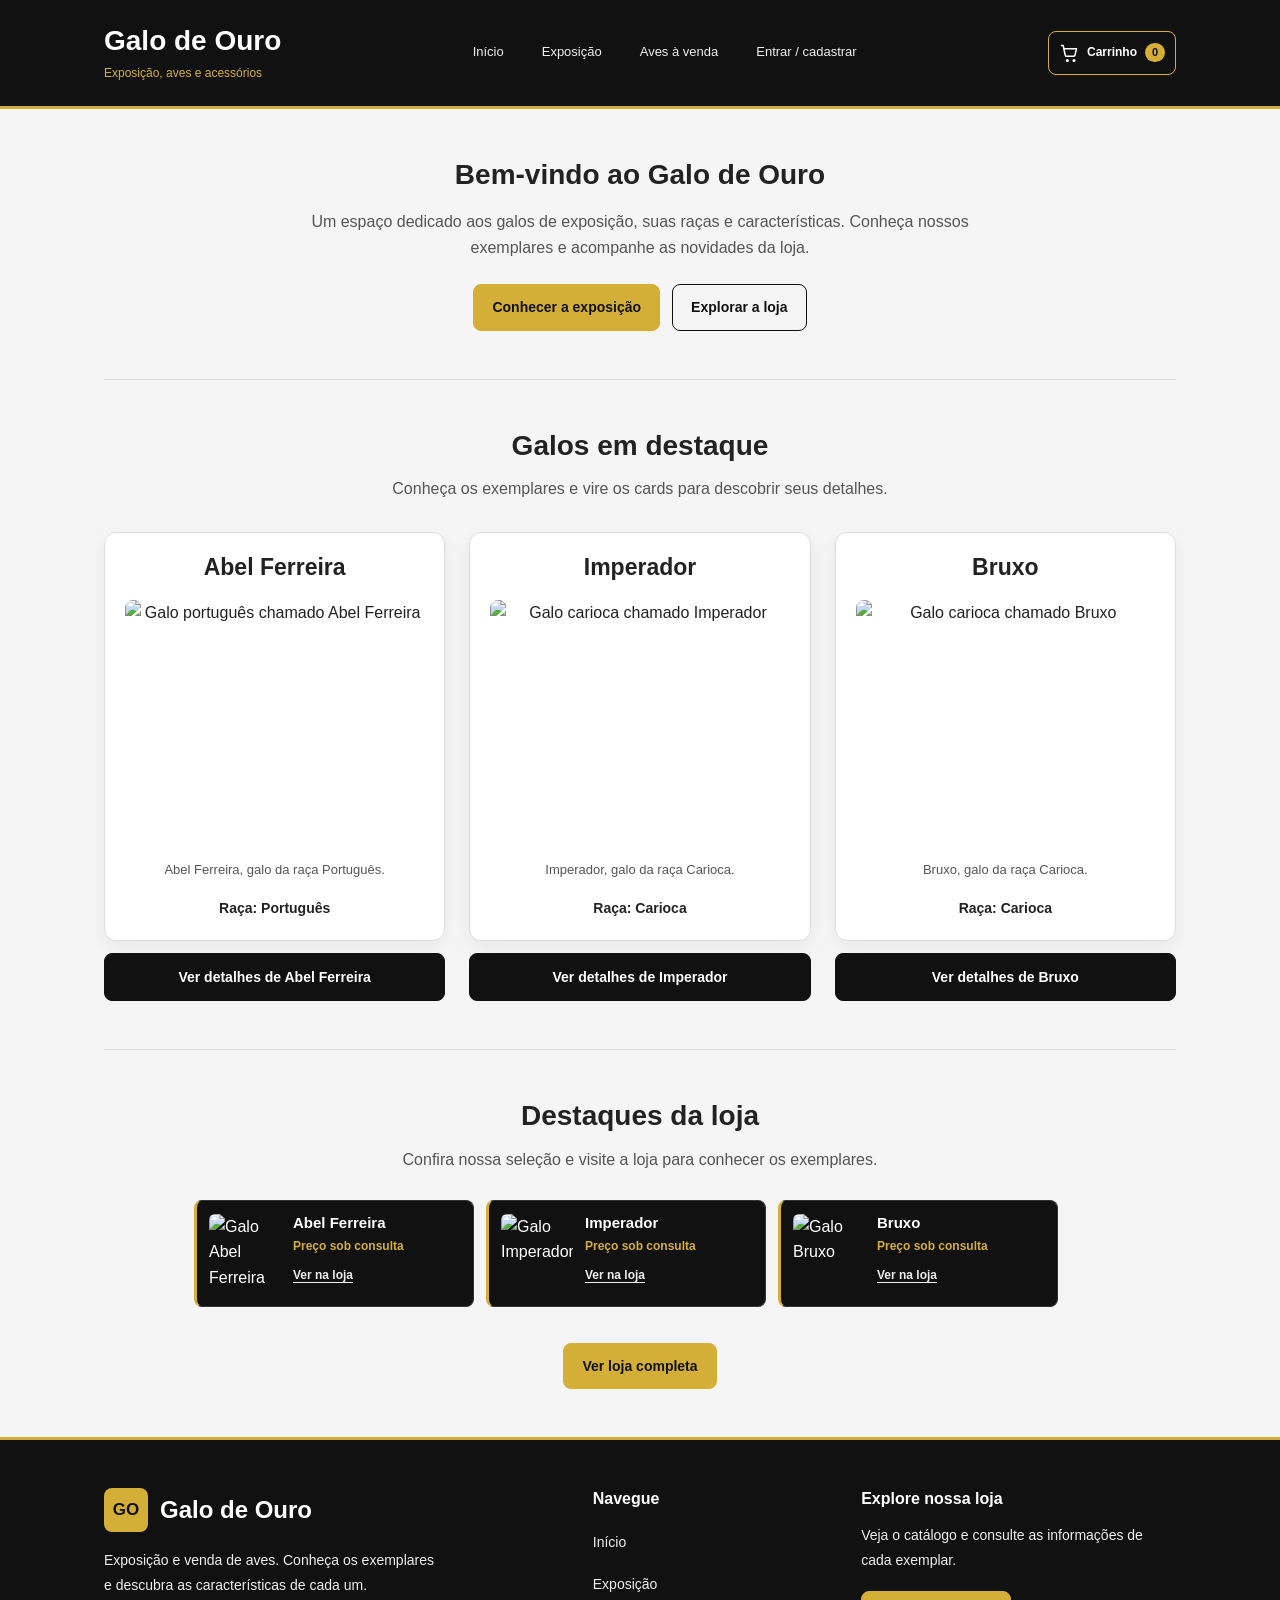
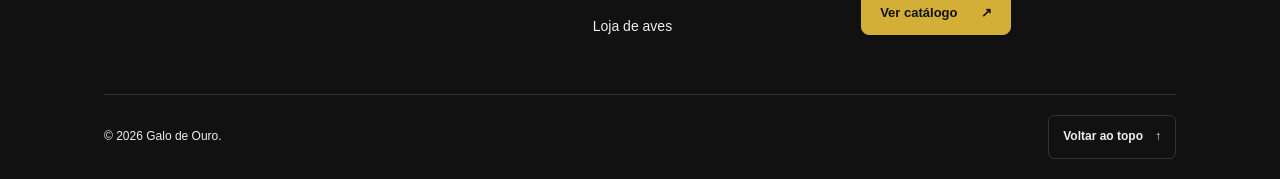
==== commit 040f2431: "feat: adiciona carrinho por conta" ====
--- a/galo-de-ouro/index.html
+++ b/galo-de-ouro/index.html
@@ -13,6 +13,7 @@
     <link rel="stylesheet" href="css/style.css">
     <link rel="stylesheet" href="css/home.css">
     <script src="js/session.js" defer></script>
+    <script src="js/cart.js" defer></script>
 </head>
 
 <body id="topo">
@@ -53,7 +54,8 @@
 
                 <div class="cart-panel">
                     <h2>Seu carrinho</h2>
-                    <p>Nenhum produto adicionado.</p>
+                    <p id="cart-message" role="status">Nenhum produto adicionado.</p>
+                    <ul id="cart-items" class="cart-items"></ul>
 
                     <div class="cart-panel-links">
                         <a href="#aves">Ver aves disponíveis</a>
--- a/galo-de-ouro/css/style.css
+++ b/galo-de-ouro/css/style.css
@@ -253,6 +253,47 @@
     font-size: 14px;
 }
 
+.cart-items {
+    display: grid;
+    gap: 12px;
+    max-height: 40vh;
+    margin: 0 0 20px;
+    padding: 0;
+    overflow-y: auto;
+    list-style: none;
+}
+
+.cart-items:empty {
+    display: none;
+}
+
+.cart-items li {
+    display: grid;
+    gap: 6px;
+    font-size: 14px;
+}
+
+.cart-items button {
+    justify-self: start;
+    min-height: 44px;
+    padding: 6px 12px;
+    border: 1px solid var(--cor-borda);
+    border-radius: var(--raio-pequeno);
+    background-color: var(--cor-superficie);
+    color: var(--cor-texto);
+    font: inherit;
+    cursor: pointer;
+}
+
+.cart-items button:hover {
+    background-color: var(--cor-destaque);
+}
+
+.cart-items button:focus-visible {
+    outline: 3px solid var(--cor-destaque);
+    outline-offset: 2px;
+}
+
 .cart-panel-links {
     display: grid;
     gap: 10px;
@@ -578,4 +619,4 @@
     .footer-back-top {
         transition: none;
     }
-}+}
